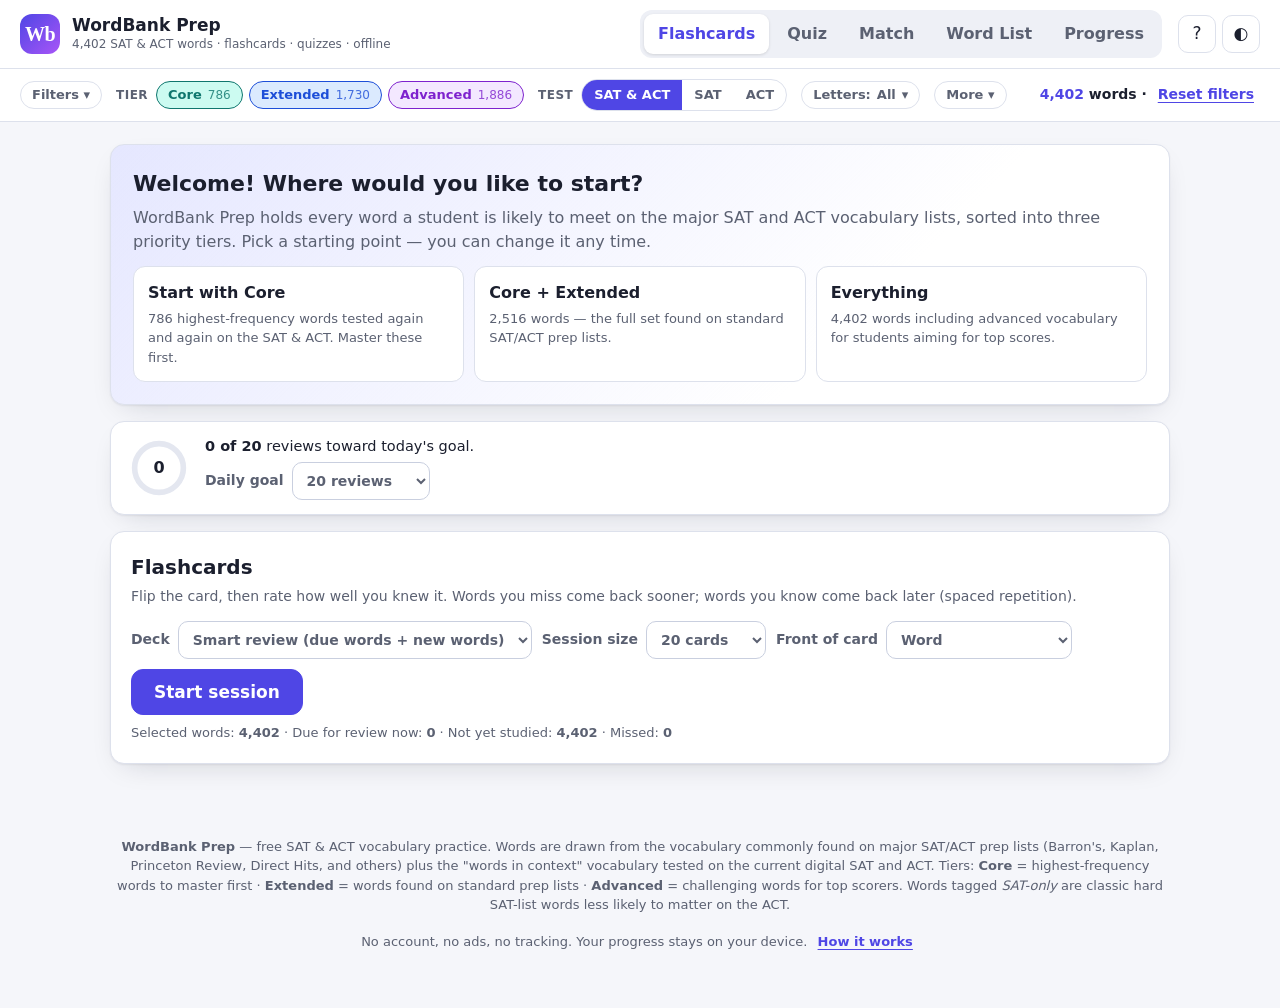
==== index.html @ d9ba9f2c "Add WordBank Prep — 4,402-word SAT/ACT vocabulary PWA" ====
<!DOCTYPE html>
<html lang="en">
<head>
<meta charset="utf-8">
<meta name="viewport" content="width=device-width, initial-scale=1, viewport-fit=cover">
<title>WordBank Prep — SAT &amp; ACT Vocabulary</title>
<meta name="description" content="Study 4,402 SAT and ACT vocabulary words free: spaced-repetition flashcards, quizzes, and a matching game. Installs on your phone and works offline.">
<link rel="canonical" href="https://corychixson.github.io/wordbank-prep/">
<meta name="theme-color" content="#ffffff" id="themeColor">
<meta name="color-scheme" content="light dark">
<meta property="og:type" content="website">
<meta property="og:title" content="WordBank Prep — SAT &amp; ACT Vocabulary">
<meta property="og:description" content="4,402 SAT and ACT vocabulary words with definitions, example sentences, and synonyms. Flashcards, quizzes, and a matching game. Free, installs on your phone, works offline.">
<meta property="og:url" content="https://corychixson.github.io/wordbank-prep/">
<meta property="og:image" content="https://corychixson.github.io/wordbank-prep/og-image.png">
<meta property="og:image:width" content="1200">
<meta property="og:image:height" content="630">
<meta name="twitter:card" content="summary_large_image">
<meta name="twitter:title" content="WordBank Prep — SAT &amp; ACT Vocabulary">
<meta name="twitter:description" content="4,402 words, flashcards with spaced repetition, quizzes, and a matching game. Free and works offline.">
<meta name="twitter:image" content="https://corychixson.github.io/wordbank-prep/og-image.png">
<link rel="manifest" href="manifest.webmanifest">
<link rel="icon" href="favicon.ico" sizes="any">
<link rel="icon" href="icon.svg" type="image/svg+xml">
<link rel="apple-touch-icon" href="apple-touch-icon.png">
<meta name="apple-mobile-web-app-capable" content="yes">
<meta name="apple-mobile-web-app-status-bar-style" content="default">
<meta name="apple-mobile-web-app-title" content="WordBank">
<meta name="mobile-web-app-capable" content="yes">
<meta name="format-detection" content="telephone=no">
<link rel="stylesheet" href="app.css?v=ce16ed5298">
<script defer src="app.js?v=ce16ed5298"></script>
<script type="application/ld+json">
{"@context":"https://schema.org","@type":"WebApplication","name":"WordBank Prep","url":"https://corychixson.github.io/wordbank-prep/","applicationCategory":"EducationalApplication","operatingSystem":"Any","offers":{"@type":"Offer","price":"0","priceCurrency":"USD"},"description":"4,402 SAT and ACT vocabulary words with spaced-repetition flashcards, quizzes, and a matching game."}
</script>
</head>
<body>
<div id="splash">
  <div class="splash-inner">
    <div class="splash-logo">Wb</div>
    <h1>WordBank Prep</h1>
    <p>SAT &amp; ACT vocabulary</p>
    <div class="splash-dots"><i></i><i></i><i></i></div>
  </div>
</div>

<a class="skip" href="#main">Skip to content</a>

<div class="statusbars">
  <div class="statusbar offline" id="offlineBar" hidden>You're offline — everything still works, and your progress is saved on this device.</div>
  <div class="statusbar update" id="updateBar" hidden>A new version is ready. <button class="linkbtn" id="updateBtn">Refresh now</button></div>
</div>

<header class="topbar">
  <div class="brand">
    <div class="logo" aria-hidden="true">Wb</div>
    <div>
      <h1>WordBank Prep</h1>
      <p class="sub"><span id="brandCount">4,400+</span> SAT &amp; ACT words · flashcards · quizzes · offline</p>
    </div>
  </div>
  <nav class="tabs" role="tablist" aria-label="Study modes">
    <button class="tab active" role="tab" data-view="flashcards" aria-selected="true">Flashcards</button>
    <button class="tab" role="tab" data-view="quiz" aria-selected="false">Quiz</button>
    <button class="tab" role="tab" data-view="match" aria-selected="false">Match</button>
    <button class="tab" role="tab" data-view="list" aria-selected="false">Word List</button>
    <button class="tab" role="tab" data-view="progress" aria-selected="false">Progress</button>
  </nav>
  <div class="topbar-actions">
    <button class="btn sm install" id="installBtn" hidden>⤓ Install app</button>
    <button class="iconbtn" id="helpBtn" aria-label="Help and keyboard shortcuts" title="Help">?</button>
    <button class="iconbtn" id="themeToggle" aria-label="Toggle dark mode" title="Toggle dark mode">◐</button>
  </div>
</header>

<section class="filterbar" aria-label="Word filters" id="filterbar">
  <button class="chip ftoggle" id="filterToggle" aria-expanded="false" aria-controls="filterbar">Filters ▾</button>
  <div class="fgroup" id="tierChips">
    <span class="flabel">Tier</span>
    <button class="chip t1 on" data-tier="1" aria-pressed="true">Core <span class="n" data-count="t1"></span></button>
    <button class="chip t2 on" data-tier="2" aria-pressed="true">Extended <span class="n" data-count="t2"></span></button>
    <button class="chip t3 on" data-tier="3" aria-pressed="true">Advanced <span class="n" data-count="t3"></span></button>
  </div>
  <div class="fgroup">
    <span class="flabel">Test</span>
    <div class="seg" id="testSeg" role="group" aria-label="Test focus">
      <button data-test="both" class="on">SAT &amp; ACT</button>
      <button data-test="sat">SAT</button>
      <button data-test="act">ACT</button>
    </div>
  </div>
  <div class="fgroup popwrap">
    <button class="chip" id="letterBtn" aria-haspopup="true" aria-expanded="false">Letters: <span id="letterLbl">All</span> ▾</button>
    <div class="popover" id="letterPop" hidden>
      <div class="row" id="letterRow"></div>
      <div class="row"><button class="btn sm" data-letters="all">All</button><button class="btn sm" data-letters="none">None</button><span class="muted small">Tip: pick a few letters to study in alphabetical chunks.</span></div>
    </div>
  </div>
  <div class="fgroup popwrap">
    <button class="chip" id="moreBtn" aria-haspopup="true" aria-expanded="false">More ▾</button>
    <div class="popover" id="morePop" hidden>
      <div class="poptitle">Part of speech</div>
      <div class="row" id="posRow">
        <button class="chip on" data-pos="adj" aria-pressed="true">Adjectives</button>
        <button class="chip on" data-pos="n" aria-pressed="true">Nouns</button>
        <button class="chip on" data-pos="v" aria-pressed="true">Verbs</button>
        <button class="chip on" data-pos="other" aria-pressed="true">Other</button>
      </div>
      <div class="poptitle">Your progress</div>
      <div class="row" id="statusRow">
        <button class="chip on" data-status="new" aria-pressed="true">New</button>
        <button class="chip on" data-status="learning" aria-pressed="true">Learning</button>
        <button class="chip on" data-status="known" aria-pressed="true">Known</button>
        <button class="chip on" data-status="mastered" aria-pressed="true">Mastered</button>
      </div>
    </div>
  </div>
  <div class="fcount"><b id="filterCount">0</b> words · <button class="linkbtn" id="resetFilters">Reset filters</button></div>
</section>

<main id="main">

  <!-- ================= FLASHCARDS ================= -->
  <section id="view-flashcards" class="view active" role="tabpanel">
    <div class="welcome" id="welcome">
      <h2>Welcome! Where would you like to start?</h2>
      <p>WordBank Prep holds every word a student is likely to meet on the major SAT and ACT vocabulary lists, sorted into three priority tiers. Pick a starting point — you can change it any time.</p>
      <div class="startgrid">
        <button class="startcard" data-start="1"><b>Start with Core</b><span><span data-count="t1"></span> highest-frequency words tested again and again on the SAT &amp; ACT. Master these first.</span></button>
        <button class="startcard" data-start="12"><b>Core + Extended</b><span><span data-count="t12"></span> words — the full set found on standard SAT/ACT prep lists.</span></button>
        <button class="startcard" data-start="123"><b>Everything</b><span><span data-count="all"></span> words including advanced vocabulary for students aiming for top scores.</span></button>
      </div>
    </div>

    <div class="panel install-card" id="installCard" hidden>
      <div class="row between">
        <div>
          <h2>Put WordBank on your home screen</h2>
          <p class="lead">Install it once and it opens full-screen with its own icon — and keeps working with no internet, so you can study on the bus.</p>
        </div>
        <div class="row">
          <button class="btn primary" id="installCardBtn">Install app</button>
          <button class="btn ghost sm" id="installDismiss">Not now</button>
        </div>
      </div>
    </div>

    <div class="panel goalpanel" id="goalPanel">
      <div class="goalwrap">
        <div class="goalring" id="goalRing"></div>
        <div class="grow">
          <div id="goalLabel" class="goaltext"></div>
          <label class="opt small">Daily goal
            <select class="sel sm" id="goalSel">
              <option value="10">10 reviews</option>
              <option value="20">20 reviews</option>
              <option value="30">30 reviews</option>
              <option value="50">50 reviews</option>
              <option value="100">100 reviews</option>
            </select>
          </label>
        </div>
      </div>
    </div>

    <div class="panel fc-setup" id="fcSetup">
      <h2>Flashcards</h2>
      <p class="lead">Flip the card, then rate how well you knew it. Words you miss come back sooner; words you know come back later (spaced repetition).</p>
      <div class="row">
        <label class="opt">Deck
          <select class="sel" id="fcDeck">
            <option value="smart">Smart review (due words + new words)</option>
            <option value="new">New words only</option>
            <option value="due">Due for review</option>
            <option value="missed">Words I've missed</option>
            <option value="all">Everything selected (shuffled)</option>
          </select>
        </label>
        <label class="opt">Session size
          <select class="sel" id="fcSize">
            <option value="10">10 cards</option>
            <option value="20" selected>20 cards</option>
            <option value="30">30 cards</option>
            <option value="50">50 cards</option>
            <option value="100">100 cards</option>
            <option value="all">All</option>
          </select>
        </label>
        <label class="opt">Front of card
          <select class="sel" id="fcFront">
            <option value="word">Word</option>
            <option value="def">Definition</option>
            <option value="ex">Example sentence</option>
          </select>
        </label>
        <button class="btn primary lg" id="fcStart">Start session</button>
      </div>
      <div class="deckinfo" id="fcDeckInfo"></div>
    </div>

    <div class="fc-stage" id="fcStage" hidden>
      <div class="fc-progress">
        <span id="fcCounter">1 / 20</span>
        <div class="pbar"><div id="fcBar"></div></div>
        <span id="fcQueueInfo"></span>
        <button class="btn sm ghost" id="fcEnd">End session</button>
      </div>
      <div class="cardwrap">
        <div class="card" id="fcCard" tabindex="0" role="button" aria-label="Flashcard. Press space or click to flip. Swipe right if you knew it, left if you missed it.">
          <div class="swipe-tint" id="swipeHint"></div>
          <div class="card-inner">
            <div class="card-face front" id="fcFrontFace"></div>
            <div class="card-face back" id="fcBackFace"></div>
          </div>
        </div>
      </div>
      <div class="fc-actions">
        <button class="rate again" id="rateAgain">Missed it <kbd>1</kbd></button>
        <button class="rate hard" id="rateHard">Hard <kbd>2</kbd></button>
        <button class="rate good" id="rateGood">Got it <kbd>3</kbd></button>
      </div>
      <div class="fc-secondary">
        <button class="btn sm ghost" id="fcFlip">Flip <kbd>Space</kbd></button>
        <button class="btn sm ghost" id="fcUndo">Undo</button>
        <button class="btn sm ghost" id="fcSkip">Skip</button>
        <label class="opt"><input type="checkbox" id="fcAuto"> Auto-flip after 3s</label>
      </div>
      <p class="swipetip">Tap the card to flip · swipe <b>right</b> if you knew it, <b>left</b> if you missed it</p>
    </div>

    <div class="panel fc-summary" id="fcSummary" hidden>
      <h2>Session complete</h2>
      <p class="lead" id="fcSummaryLead"></p>
      <div class="stats" id="fcStats"></div>
      <div id="fcMissed"></div>
      <div class="row">
        <button class="btn primary" id="fcAgain">Start another session</button>
        <button class="btn" id="fcReviewMissed">Review the words I missed</button>
      </div>
    </div>
  </section>

  <!-- ================= QUIZ ================= -->
  <section id="view-quiz" class="view" role="tabpanel">
    <div class="panel" id="qSetup">
      <h2>Multiple-choice quiz</h2>
      <p class="lead">Test yourself the way the SAT and ACT do: pick the word that fits a sentence, or match words and meanings. Answers you miss are flagged for review in Flashcards.</p>
      <div class="row">
        <label class="opt">Question type
          <select class="sel" id="qType">
            <option value="mixed">Mixed</option>
            <option value="blank">Fill in the blank (sentence)</option>
            <option value="d2w">Definition → word</option>
            <option value="w2d">Word → definition</option>
          </select>
        </label>
        <label class="opt">Questions
          <select class="sel" id="qCount">
            <option value="10" selected>10</option>
            <option value="20">20</option>
            <option value="30">30</option>
            <option value="50">50</option>
          </select>
        </label>
        <label class="opt">Words
          <select class="sel" id="qPool">
            <option value="filtered">All selected words</option>
            <option value="studied">Words I've studied</option>
            <option value="missed">Words I've missed</option>
          </select>
        </label>
        <button class="btn primary lg" id="qStart">Start quiz</button>
      </div>
      <div class="deckinfo" id="qInfo"></div>
      <hr class="sep">
      <div class="row between challenge-row">
        <div>
          <h3 class="ch-h">Challenge a friend</h3>
          <p class="lead" style="margin:0">You take the quiz first, then send a link. Your friend gets the <b>exact same questions</b> and sees who won. No account needed — it works over text or AirDrop.</p>
        </div>
        <button class="btn primary" id="chStart">Create a challenge</button>
      </div>
    </div>

    <div class="panel" id="qStage" hidden>
      <div class="q-head">
        <span id="qProgress">Question 1 of 10</span>
        <span class="score" id="qScore">Score: 0</span>
        <button class="btn sm ghost" id="qQuit">Quit</button>
      </div>
      <div class="q-type" id="qTypeLbl"></div>
      <div class="q-prompt" id="qPrompt"></div>
      <div class="opts" id="qOpts"></div>
      <div id="qFeedback" hidden></div>
      <div class="row" style="margin-top:14px;justify-content:flex-end">
        <button class="btn primary" id="qNext" hidden>Next <kbd>Enter</kbd></button>
      </div>
    </div>

    <div class="panel" id="qSummary" hidden>
      <h2>Quiz results</h2>
      <div class="bigscore" id="qBig"></div>
      <p class="lead" id="qSummaryLead"></p>
      <div id="qMissedWrap"></div>
      <div class="row" style="margin-top:14px">
        <button class="btn primary" id="qRetryMissed">Retry missed questions</button>
        <button class="btn" id="qNew">New quiz</button>
        <button class="btn" id="chStartQuiz">Challenge a friend</button>
      </div>
    </div>
  </section>

  <!-- ================= MATCH ================= -->
  <section id="view-match" class="view" role="tabpanel">
    <div class="panel" id="mSetup">
      <h2>Matching game</h2>
      <p class="lead">Match each word to its definition as fast as you can. Tap a word, then its meaning (or the other way around).</p>
      <div class="row">
        <label class="opt">Pairs
          <select class="sel" id="mPairs">
            <option value="4">4</option>
            <option value="6" selected>6</option>
            <option value="8">8</option>
            <option value="10">10</option>
          </select>
        </label>
        <label class="opt">Words
          <select class="sel" id="mPool">
            <option value="filtered">All selected words</option>
            <option value="studied">Words I've studied</option>
            <option value="missed">Words I've missed</option>
          </select>
        </label>
        <button class="btn primary lg" id="mStart">Start game</button>
      </div>
      <div class="deckinfo" id="mBest"></div>
    </div>
    <div class="panel" id="mStage" hidden>
      <div class="m-head">
        <span>⏱ <b id="mTimer">0.0s</b></span>
        <span>Mistakes: <b id="mMistakes">0</b></span>
        <span>Matched: <b id="mMatched">0</b>/<span id="mTotal">6</span></span>
        <button class="btn sm ghost" id="mQuit">Quit</button>
      </div>
      <div class="m-board">
        <div class="m-col" id="mWords"></div>
        <div class="m-col" id="mDefs"></div>
      </div>
    </div>
    <div class="panel" id="mSummary" hidden>
      <h2>Nice work!</h2>
      <p class="lead" id="mSummaryLead"></p>
      <div id="mReview"></div>
      <div class="row" style="margin-top:14px">
        <button class="btn primary" id="mAgain">Play again</button>
        <button class="btn" id="mBack">Change settings</button>
      </div>
    </div>
  </section>

  <!-- ================= WORD LIST ================= -->
  <section id="view-list" class="view" role="tabpanel">
    <div class="panel">
      <div class="row between">
        <div><h2>Word list</h2><p class="lead" id="listLead">Browse, search, and mark words. Filters in the bar above apply here too.</p></div>
        <div class="row">
          <button class="btn sm" id="exportCsv">Export CSV</button>
          <button class="btn sm" id="printList">Print list</button>
        </div>
      </div>
      <div class="list-tools">
        <div class="search"><span class="ico">⌕</span><input class="inp" type="search" id="searchBox" placeholder="Search words, definitions, synonyms…" aria-label="Search words"></div>
        <label class="opt">Sort
          <select class="sel" id="sortSel">
            <option value="az">A → Z</option>
            <option value="tier">Priority (Core first)</option>
            <option value="status">Progress (weakest first)</option>
            <option value="recent">Recently studied</option>
          </select>
        </label>
        <label class="opt">Per page
          <select class="sel" id="pageSize">
            <option value="50">50</option>
            <option value="100" selected>100</option>
            <option value="250">250</option>
          </select>
        </label>
        <button class="btn sm ghost" id="expandAll">Expand all</button>
      </div>
      <div class="wl" id="wordList"></div>
      <div class="pager" id="pager"></div>
    </div>
  </section>

  <!-- ================= PROGRESS ================= -->
  <section id="view-progress" class="view" role="tabpanel">
    <div class="panel">
      <h2>Your progress</h2>
      <p class="lead" id="storageNote"></p>
      <div class="pg-grid" id="pgCards"></div>
      <hr class="sep">
      <h3 style="margin:0 0 4px">Progress by tier</h3>
      <div id="pgTiers"></div>
      <div class="legend"><span><i class="c-mastered"></i>Mastered</span><span><i class="c-known"></i>Known</span><span><i class="c-learning"></i>Learning</span><span><i class="c-new"></i>Not started</span></div>
      <hr class="sep">
      <div class="row between">
        <div class="streak" id="pgStreak"></div>
        <div id="pgQuiz" class="small muted"></div>
      </div>
      <div id="pgPlan" class="notice info" style="margin-top:14px"></div>
      <hr class="sep">
      <div class="row">
        <button class="btn" id="exportProgress">Back up progress (JSON)</button>
        <label class="btn" for="importProgress">Restore from backup</label>
        <input type="file" id="importProgress" accept="application/json" hidden>
        <button class="btn danger" id="resetProgress">Reset all progress</button>
      </div>
      <p class="small muted" style="margin-top:10px">Progress lives on this device only — nothing is uploaded and no account is needed. Use <b>Back up</b> to move it to another phone or computer.</p>
    </div>
  </section>
</main>

<nav class="bnav" aria-label="Study modes">
  <button class="bnav-btn active" data-view="flashcards"><svg viewBox="0 0 24 24" aria-hidden="true"><rect x="3" y="6" width="14" height="12" rx="2"/><path d="M7 3h12a2 2 0 0 1 2 2v11"/></svg><span>Cards</span></button>
  <button class="bnav-btn" data-view="quiz"><svg viewBox="0 0 24 24" aria-hidden="true"><circle cx="12" cy="12" r="9"/><path d="M9.2 9.3a3 3 0 0 1 5.6 1.2c0 2-2.8 2.4-2.8 4"/><circle cx="12" cy="17.4" r=".6" fill="currentColor"/></svg><span>Quiz</span></button>
  <button class="bnav-btn" data-view="match"><svg viewBox="0 0 24 24" aria-hidden="true"><rect x="3" y="3" width="7.5" height="7.5" rx="1.6"/><rect x="13.5" y="3" width="7.5" height="7.5" rx="1.6"/><rect x="3" y="13.5" width="7.5" height="7.5" rx="1.6"/><rect x="13.5" y="13.5" width="7.5" height="7.5" rx="1.6"/></svg><span>Match</span></button>
  <button class="bnav-btn" data-view="list"><svg viewBox="0 0 24 24" aria-hidden="true"><path d="M8 6h13M8 12h13M8 18h13M3.5 6h.01M3.5 12h.01M3.5 18h.01"/></svg><span>Words</span></button>
  <button class="bnav-btn" data-view="progress"><svg viewBox="0 0 24 24" aria-hidden="true"><path d="M4 19V10M10 19V5M16 19v-6M22 19H2"/></svg><span>Progress</span></button>
</nav>

<footer>
  <p><b>WordBank Prep</b> — free SAT &amp; ACT vocabulary practice. Words are drawn from the vocabulary commonly found on major SAT/ACT prep lists (Barron's, Kaplan, Princeton Review, Direct Hits, and others) plus the "words in context" vocabulary tested on the current digital SAT and ACT. Tiers: <b>Core</b> = highest-frequency words to master first · <b>Extended</b> = words found on standard prep lists · <b>Advanced</b> = challenging words for top scorers. Words tagged <em>SAT-only</em> are classic hard SAT-list words less likely to matter on the ACT.</p>
  <p>No account, no ads, no tracking. Your progress stays on your device. <button class="linkbtn" id="footerHelp">How it works</button></p>
</footer>

<div id="modalRoot"></div>
<div class="toast" id="toast" role="status" aria-live="polite"></div>
</body>
</html>
---- app.css ----
/* ============================================================
   SAT & ACT Vocabulary Builder — styles
   ============================================================ */
:root{
  --bg:#f5f6fa; --surface:#ffffff; --surface-2:#eef0f6; --surface-3:#e4e7f0;
  --text:#1b1f2e; --muted:#5b6172; --border:#dde1ec; --border-strong:#c9cfdf;
  --primary:#4f46e5; --primary-600:#4338ca; --primary-soft:#e5e7ff; --on-primary:#ffffff;
  --success:#15803d; --success-soft:#dcfce7; --danger:#b91c1c; --danger-soft:#fee2e2;
  --warn:#b45309; --warn-soft:#fef3c7;
  --tier1:#0f766e; --tier1-soft:#ccfbf1; --tier2:#1d4ed8; --tier2-soft:#dbeafe; --tier3:#7e22ce; --tier3-soft:#f3e8ff;
  --radius:14px; --radius-sm:9px;
  --shadow:0 1px 2px rgba(16,24,40,.06),0 10px 28px -14px rgba(16,24,40,.22);
  --serif:"Iowan Old Style","Palatino Linotype",Palatino,"Book Antiqua",Georgia,serif;
  --sans:system-ui,-apple-system,"Segoe UI",Roboto,"Helvetica Neue",Arial,sans-serif;
  --mono:ui-monospace,SFMono-Regular,Menlo,Consolas,monospace;
}
[data-theme="dark"]{
  --bg:#0e1016; --surface:#171a24; --surface-2:#1e2230; --surface-3:#272c3d;
  --text:#e8eaf1; --muted:#9aa2b8; --border:#2a3042; --border-strong:#3a4159;
  --primary:#8b93ff; --primary-600:#6f78f5; --primary-soft:#2a2f5c; --on-primary:#0e1016;
  --success:#4ade80; --success-soft:#14532d; --danger:#f87171; --danger-soft:#7f1d1d;
  --warn:#fbbf24; --warn-soft:#78350f;
  --tier1:#5eead4; --tier1-soft:#134e4a; --tier2:#93c5fd; --tier2-soft:#1e3a8a; --tier3:#d8b4fe; --tier3-soft:#581c87;
  --shadow:0 1px 2px rgba(0,0,0,.45),0 10px 28px -14px rgba(0,0,0,.7);
}
*{box-sizing:border-box}
html{-webkit-text-size-adjust:100%}
body{margin:0;background:var(--bg);color:var(--text);font-family:var(--sans);font-size:16px;line-height:1.5;min-height:100vh}
button,input,select{font:inherit;color:inherit}
button{cursor:pointer}
button:disabled{cursor:not-allowed;opacity:.55}
a{color:var(--primary)}
kbd{font-family:var(--mono);font-size:.72em;padding:1px 6px;border:1px solid var(--border-strong);border-bottom-width:2px;border-radius:5px;background:var(--surface-2);color:var(--muted)}
.skip{position:absolute;left:-999px;top:0;background:var(--primary);color:#fff;padding:8px 12px;z-index:100}
.skip:focus{left:8px;top:8px}
:focus-visible{outline:3px solid var(--primary);outline-offset:2px}
[hidden]{display:none !important}
.sr-only{position:absolute;width:1px;height:1px;overflow:hidden;clip:rect(0 0 0 0);white-space:nowrap}

/* ---------- Top bar ---------- */
.topbar{position:sticky;top:0;z-index:20;background:var(--surface);border-bottom:1px solid var(--border);display:flex;align-items:center;gap:16px;padding:10px 20px;flex-wrap:wrap}
.brand{display:flex;align-items:center;gap:12px;min-width:0}
.logo{width:40px;height:40px;border-radius:12px;background:linear-gradient(135deg,var(--primary),#a855f7);color:#fff;display:grid;place-items:center;font-family:var(--serif);font-weight:700;font-size:20px;letter-spacing:-.5px;flex:none}
.brand h1{font-size:17px;margin:0;line-height:1.2;font-weight:700}
.brand .sub{margin:0;font-size:12px;color:var(--muted)}
.tabs{display:flex;gap:4px;margin-left:auto;background:var(--surface-2);padding:4px;border-radius:12px;flex-wrap:wrap}
.tab{border:0;background:transparent;padding:8px 14px;border-radius:9px;font-weight:600;color:var(--muted);white-space:nowrap}
.tab:hover{color:var(--text)}
.tab.active{background:var(--surface);color:var(--primary);box-shadow:0 1px 3px rgba(0,0,0,.12)}
.topbar-actions{display:flex;gap:6px;margin-left:auto}
.tabs + .topbar-actions{margin-left:0}
.ftoggle{display:none}
.iconbtn{border:1px solid var(--border);background:var(--surface);border-radius:10px;width:38px;height:38px;display:grid;place-items:center;font-size:17px}
.iconbtn:hover{background:var(--surface-2)}

/* ---------- Filter bar ---------- */
.filterbar{background:var(--surface);border-bottom:1px solid var(--border);padding:10px 20px;display:flex;flex-wrap:wrap;gap:8px 14px;align-items:center;font-size:14px}
.fgroup{display:flex;align-items:center;gap:6px;flex-wrap:wrap}
.flabel{color:var(--muted);font-weight:600;font-size:12px;text-transform:uppercase;letter-spacing:.04em;margin-right:2px}
.chip{border:1px solid var(--border);background:var(--surface);border-radius:999px;padding:5px 11px;font-size:13px;font-weight:600;color:var(--muted);display:inline-flex;align-items:center;gap:6px;line-height:1.2}
.chip:hover{border-color:var(--border-strong);color:var(--text)}
.chip.on{background:var(--primary-soft);border-color:var(--primary);color:var(--primary)}
.chip.on.t1{background:var(--tier1-soft);border-color:var(--tier1);color:var(--tier1)}
.chip.on.t2{background:var(--tier2-soft);border-color:var(--tier2);color:var(--tier2)}
.chip.on.t3{background:var(--tier3-soft);border-color:var(--tier3);color:var(--tier3)}
.chip .n{font-weight:500;opacity:.8;font-size:12px}
.seg{display:inline-flex;border:1px solid var(--border);border-radius:999px;overflow:hidden;background:var(--surface)}
.seg button{border:0;background:transparent;padding:5px 12px;font-size:13px;font-weight:600;color:var(--muted)}
.seg button.on{background:var(--primary);color:var(--on-primary)}
.fcount{margin-left:auto;font-weight:600;color:var(--text)}
.fcount b{color:var(--primary)}
.linkbtn{border:0;background:none;color:var(--primary);font-weight:600;padding:4px 6px;text-decoration:underline;text-underline-offset:3px}
.linkbtn:hover{color:var(--primary-600)}
.popwrap{position:relative}
.popover{position:absolute;top:calc(100% + 6px);left:0;z-index:30;background:var(--surface);border:1px solid var(--border);border-radius:12px;box-shadow:var(--shadow);padding:12px;min-width:280px}
.popover .row{display:flex;flex-wrap:wrap;gap:6px;margin-bottom:8px}
.popover .row:last-child{margin-bottom:0}
.letterchip{width:34px;height:32px;padding:0;justify-content:center;border-radius:8px}
.poptitle{font-size:12px;font-weight:700;color:var(--muted);text-transform:uppercase;letter-spacing:.04em;margin:8px 0 6px}
.poptitle:first-child{margin-top:0}

/* ---------- Layout ---------- */
main{max-width:1100px;margin:0 auto;padding:22px 20px 60px}
.view{display:none}
.view.active{display:block}
.panel{background:var(--surface);border:1px solid var(--border);border-radius:var(--radius);box-shadow:var(--shadow);padding:20px}
.panel + .panel{margin-top:16px}
.panel h2{margin:0 0 4px;font-size:20px}
.panel .lead{margin:0 0 14px;color:var(--muted);font-size:14px}
.row{display:flex;flex-wrap:wrap;gap:10px;align-items:center}
.row.between{justify-content:space-between}
.grow{flex:1}
.btn{border:1px solid var(--border-strong);background:var(--surface);border-radius:10px;padding:9px 16px;font-weight:600;display:inline-flex;align-items:center;gap:8px;line-height:1.2}
.btn:hover{background:var(--surface-2)}
.btn.primary{background:var(--primary);border-color:var(--primary);color:var(--on-primary)}
.btn.primary:hover{background:var(--primary-600);border-color:var(--primary-600)}
.btn.ghost{border-color:transparent;background:transparent;color:var(--muted)}
.btn.ghost:hover{background:var(--surface-2);color:var(--text)}
.btn.sm{padding:6px 11px;font-size:13px;border-radius:8px}
.btn.lg{padding:12px 22px;font-size:17px;border-radius:12px}
.btn.danger{color:var(--danger);border-color:var(--danger)}
.btn.danger:hover{background:var(--danger-soft)}
select.sel,input.inp{border:1px solid var(--border-strong);border-radius:10px;padding:8px 10px;background:var(--surface);min-height:38px}
label.opt{display:inline-flex;gap:6px;align-items:center;font-size:14px;color:var(--muted);font-weight:600}
label.opt select{margin-left:2px}
.badge{display:inline-block;font-size:11px;font-weight:700;letter-spacing:.03em;text-transform:uppercase;padding:2px 8px;border-radius:999px;line-height:1.5}
.badge.t1{background:var(--tier1-soft);color:var(--tier1)}
.badge.t2{background:var(--tier2-soft);color:var(--tier2)}
.badge.t3{background:var(--tier3-soft);color:var(--tier3)}
.badge.test{background:var(--surface-2);color:var(--muted)}
.badge.st-new{background:var(--surface-2);color:var(--muted)}
.badge.st-learning{background:var(--warn-soft);color:var(--warn)}
.badge.st-known{background:var(--tier2-soft);color:var(--tier2)}
.badge.st-mastered{background:var(--success-soft);color:var(--success)}
.pos{font-style:italic;color:var(--muted)}
.muted{color:var(--muted)}
.small{font-size:13px}
.notice{background:var(--warn-soft);color:var(--warn);border-radius:10px;padding:10px 14px;font-size:14px;margin-bottom:14px}
.notice.info{background:var(--primary-soft);color:var(--primary)}
.empty{padding:36px 20px;text-align:center;color:var(--muted)}
.empty h3{margin:0 0 6px;color:var(--text)}
hr.sep{border:0;border-top:1px solid var(--border);margin:16px 0}

/* ---------- Welcome ---------- */
.welcome{background:linear-gradient(135deg,var(--primary-soft),transparent 70%),var(--surface);border:1px solid var(--border);border-radius:var(--radius);padding:22px;margin-bottom:16px;box-shadow:var(--shadow)}
.welcome h2{margin:0 0 6px;font-size:22px}
.welcome p{margin:0 0 12px;color:var(--muted)}
.startgrid{display:grid;grid-template-columns:repeat(auto-fit,minmax(200px,1fr));gap:10px;margin-top:10px}
.startcard{text-align:left;border:1px solid var(--border);border-radius:12px;padding:14px;background:var(--surface);display:flex;flex-direction:column;gap:4px}
.startcard:hover{border-color:var(--primary);box-shadow:var(--shadow)}
.startcard b{font-size:16px}
.startcard span{font-size:13px;color:var(--muted)}

/* ---------- Flashcards ---------- */
.fc-setup .row{margin-bottom:8px}
.fc-stage{margin-top:16px}
.fc-progress{display:flex;align-items:center;gap:12px;font-size:13px;color:var(--muted);margin-bottom:12px;flex-wrap:wrap}
.pbar{flex:1;height:8px;background:var(--surface-3);border-radius:99px;overflow:hidden;min-width:120px}
.pbar > div{height:100%;background:linear-gradient(90deg,var(--primary),#a855f7);width:0;transition:width .3s}
.card{perspective:1400px;width:100%;max-width:720px;margin:0 auto;height:380px;cursor:pointer;outline-offset:6px;border-radius:20px}
.card-inner{position:relative;width:100%;height:100%;transition:transform .55s cubic-bezier(.2,.7,.2,1);transform-style:preserve-3d}
.card.flipped .card-inner{transform:rotateY(180deg)}
.card-face{position:absolute;inset:0;backface-visibility:hidden;-webkit-backface-visibility:hidden;background:var(--surface);border:1px solid var(--border);border-radius:20px;box-shadow:var(--shadow);padding:28px 30px;display:flex;flex-direction:column;align-items:center;justify-content:center;text-align:center;overflow:auto}
.card-face.back{transform:rotateY(180deg);align-items:stretch;text-align:left;justify-content:flex-start}
.back-body{margin:auto 0;display:flex;flex-direction:column;gap:12px;padding-top:26px}
.card-face .topline{position:absolute;top:14px;left:16px;right:16px;display:flex;justify-content:space-between;align-items:center;font-size:12px;color:var(--muted)}
.card .word{font-family:var(--serif);font-size:clamp(34px,6vw,54px);font-weight:600;letter-spacing:-.5px;line-height:1.1;margin:0}
.card .word.small{font-size:30px;margin-top:14px}
.card .pos{font-size:16px;margin-top:6px}
.card .hint{position:absolute;bottom:14px;color:var(--muted);font-size:13px}
.card .def{font-size:20px;line-height:1.45}
.card .ex{color:var(--muted);font-size:16px;font-style:italic;border-left:3px solid var(--primary-soft);padding-left:12px}
.card .ex b{color:var(--text);font-style:normal}
.card .syn{font-size:14px;color:var(--muted)}
.card .syn b{color:var(--text)}
.card .front .def-front{font-size:24px;line-height:1.4;max-width:600px}
.fc-actions{display:flex;justify-content:center;gap:12px;margin-top:18px;flex-wrap:wrap}
.rate{border:1px solid var(--border-strong);border-radius:12px;padding:12px 20px;font-weight:700;font-size:15px;min-width:140px;background:var(--surface);display:inline-flex;align-items:center;justify-content:center;gap:8px}
.rate.again{color:var(--danger);border-color:var(--danger)}
.rate.again:hover{background:var(--danger-soft)}
.rate.hard{color:var(--warn);border-color:var(--warn)}
.rate.hard:hover{background:var(--warn-soft)}
.rate.good{color:var(--success);border-color:var(--success)}
.rate.good:hover{background:var(--success-soft)}
.fc-secondary{display:flex;justify-content:center;gap:8px;margin-top:12px;flex-wrap:wrap;align-items:center;font-size:13px;color:var(--muted)}
.fc-summary .stats{display:grid;grid-template-columns:repeat(auto-fit,minmax(130px,1fr));gap:10px;margin:14px 0}
.stat{background:var(--surface-2);border-radius:12px;padding:12px 14px}
.stat b{display:block;font-size:26px;line-height:1.1}
.stat span{font-size:12px;color:var(--muted);text-transform:uppercase;letter-spacing:.04em;font-weight:600}
.stat.good b{color:var(--success)} .stat.bad b{color:var(--danger)} .stat.warn b{color:var(--warn)}
.deckinfo{font-size:13px;color:var(--muted);margin-top:6px}

/* ---------- Quiz ---------- */
.q-prompt{background:var(--surface-2);border-radius:14px;padding:22px 24px;font-size:20px;line-height:1.5;margin:14px 0}
.q-prompt .qword{font-family:var(--serif);font-size:40px;font-weight:600}
.blank{display:inline-block;min-width:110px;border-bottom:2px solid var(--primary);margin:0 4px;text-align:center;font-weight:700;color:var(--primary);vertical-align:baseline}
.q-type{font-size:12px;text-transform:uppercase;letter-spacing:.06em;font-weight:700;color:var(--muted)}
.opts{display:grid;grid-template-columns:1fr;gap:10px}
@media(min-width:720px){.opts.two{grid-template-columns:1fr 1fr}}
.opt-btn{text-align:left;border:1px solid var(--border-strong);background:var(--surface);border-radius:12px;padding:12px 14px;display:flex;gap:12px;align-items:flex-start;font-size:16px;line-height:1.4}
.opt-btn:hover:not(:disabled){border-color:var(--primary);background:var(--primary-soft)}
.opt-btn .key{flex:none;width:26px;height:26px;border-radius:8px;background:var(--surface-2);display:grid;place-items:center;font-size:13px;font-weight:700;color:var(--muted)}
.opt-btn.correct{border-color:var(--success);background:var(--success-soft)}
.opt-btn.wrong{border-color:var(--danger);background:var(--danger-soft)}
.opt-btn:disabled{opacity:1}
.opt-btn:disabled:not(.correct):not(.wrong){opacity:.55}
.feedback{margin-top:14px;padding:14px 16px;border-radius:12px;font-size:15px}
.feedback.ok{background:var(--success-soft);color:var(--success)}
.feedback.bad{background:var(--danger-soft);color:var(--danger)}
.feedback .exp{color:var(--text);margin-top:6px}
.feedback .exp i{color:var(--muted)}
.q-head{display:flex;justify-content:space-between;align-items:center;font-size:14px;color:var(--muted);flex-wrap:wrap;gap:8px}
.score{font-weight:700;color:var(--text)}
.missed-list{margin:10px 0 0;padding:0;list-style:none}
.missed-list li{padding:10px 0;border-top:1px solid var(--border)}
.missed-list b{font-family:var(--serif);font-size:18px}
.bigscore{font-size:52px;font-weight:800;line-height:1;margin:8px 0}
.bigscore small{font-size:18px;color:var(--muted);font-weight:600}

/* ---------- Match ---------- */
.m-head{display:flex;justify-content:space-between;align-items:center;font-size:14px;color:var(--muted);margin-bottom:12px;flex-wrap:wrap;gap:8px}
.m-board{display:grid;grid-template-columns:1fr 1fr;gap:10px;align-items:stretch}
.m-col{display:contents}
.m-col:first-child > .tile{grid-column:1}
.m-col:last-child > .tile{grid-column:2}
.tile{border:1px solid var(--border-strong);background:var(--surface);border-radius:12px;padding:12px 14px;text-align:left;font-size:15px;line-height:1.35;min-height:58px;display:flex;align-items:center;transition:transform .12s,opacity .3s}
.tile.wordtile{font-family:var(--serif);font-size:20px;font-weight:600;justify-content:center;text-align:center}
.tile:hover:not(:disabled){border-color:var(--primary)}
.tile.sel{border-color:var(--primary);background:var(--primary-soft);box-shadow:0 0 0 2px var(--primary-soft)}
.tile.done{opacity:.35;border-style:dashed;pointer-events:none}
.tile.shake{animation:shake .35s;border-color:var(--danger);background:var(--danger-soft)}
@keyframes shake{0%,100%{transform:translateX(0)}25%{transform:translateX(-5px)}75%{transform:translateX(5px)}}
.tile.pop{animation:pop .35s}
@keyframes pop{0%{transform:scale(1)}50%{transform:scale(1.04)}100%{transform:scale(1)}}
@media(max-width:560px){.tile{font-size:13px;padding:10px}.tile.wordtile{font-size:17px}}

/* ---------- Word list ---------- */
.list-tools{display:flex;flex-wrap:wrap;gap:10px;align-items:center;margin-bottom:12px}
.search{flex:1;min-width:220px;position:relative}
.search input{width:100%;padding-left:36px}
.search .ico{position:absolute;left:12px;top:50%;transform:translateY(-50%);color:var(--muted)}
.wl{border-top:1px solid var(--border)}
.wrow{border-bottom:1px solid var(--border)}
.wrow-head{display:grid;grid-template-columns:minmax(150px,220px) 1fr auto;gap:10px 16px;align-items:baseline;padding:10px 6px;cursor:pointer;width:100%;background:none;border:0;text-align:left}
.wrow-head:hover{background:var(--surface-2)}
.wrow-head .w{font-family:var(--serif);font-size:19px;font-weight:600}
.wrow-head .w .pos{font-family:var(--sans);font-size:13px;margin-left:6px}
.wrow-head .d{color:var(--text)}
.wrow-head .badges{display:flex;gap:6px;align-items:center;flex-wrap:wrap;justify-content:flex-end}
.wrow-body{padding:0 6px 14px 6px;display:grid;grid-template-columns:minmax(150px,220px) 1fr;gap:10px 16px}
.wrow-body .ex{color:var(--muted);font-style:italic;margin:0 0 6px}
.wrow-body .ex b{color:var(--text);font-style:normal}
.wrow-body .syn{font-size:14px;color:var(--muted)}
.wrow-body .acts{grid-column:2;display:flex;gap:6px;flex-wrap:wrap;margin-top:8px}
@media(max-width:640px){.wrow-head{grid-template-columns:1fr auto}.wrow-head .d{grid-column:1 / -1}.wrow-body{grid-template-columns:1fr}.wrow-body .acts{grid-column:1}}
.pager{display:flex;justify-content:center;align-items:center;gap:8px;margin-top:14px;font-size:14px;color:var(--muted);flex-wrap:wrap}
.status-dot{display:inline-block;width:9px;height:9px;border-radius:50%;background:var(--border-strong);margin-right:8px;vertical-align:middle}
.status-dot.learning{background:var(--warn)} .status-dot.known{background:var(--tier2)} .status-dot.mastered{background:var(--success)}
mark{background:var(--warn-soft);color:inherit;border-radius:3px;padding:0 1px}

/* ---------- Progress ---------- */
.pg-grid{display:grid;grid-template-columns:repeat(auto-fit,minmax(150px,1fr));gap:12px}
.tierbar{margin:12px 0}
.tierbar .lbl{display:flex;justify-content:space-between;font-size:14px;margin-bottom:5px}
.tierbar .bar{height:12px;background:var(--surface-3);border-radius:99px;overflow:hidden;display:flex}
.tierbar .bar i{display:block;height:100%}
.legend{display:flex;gap:14px;flex-wrap:wrap;font-size:13px;color:var(--muted);margin-top:8px}
.legend i{display:inline-block;width:12px;height:12px;border-radius:3px;margin-right:6px;vertical-align:-1px}
.c-mastered{background:var(--success)} .c-known{background:var(--tier2)} .c-learning{background:var(--warn)} .c-new{background:var(--surface-3)}
.streak{font-size:15px}
.streak b{font-size:28px}

/* ---------- Modal / toast ---------- */
.modal-bg{position:fixed;inset:0;background:rgba(10,12,20,.55);z-index:50;display:flex;align-items:center;justify-content:center;padding:20px}
.modal{background:var(--surface);border-radius:16px;max-width:640px;width:100%;max-height:85vh;overflow:auto;padding:24px;box-shadow:var(--shadow);border:1px solid var(--border)}
.modal h2{margin-top:0}
.modal h3{margin:18px 0 6px;font-size:16px}
.modal p,.modal li{font-size:15px;color:var(--text)}
.toast{position:fixed;left:50%;bottom:calc(24px + var(--bnav-h) + var(--sab) + var(--bnav-shift, 0px));transform:translateX(-50%) translateY(20px);background:var(--text);color:var(--bg);padding:10px 16px;border-radius:10px;font-size:14px;font-weight:600;opacity:0;transition:.25s;z-index:60;pointer-events:none;box-shadow:var(--shadow)}
.toast.show{opacity:1;transform:translateX(-50%) translateY(0)}
footer{max-width:1100px;margin:0 auto;padding:0 20px 40px;color:var(--muted);font-size:13px;text-align:center}

/* ---------- Responsive ---------- */
@media(max-width:820px){
  .topbar{position:static;padding:8px 12px;gap:8px}
  .brand{flex:1;min-width:0}
  .brand h1{font-size:14.5px;white-space:nowrap;overflow:hidden;text-overflow:ellipsis}
  .logo{width:32px;height:32px;font-size:16px;border-radius:9px}
  .iconbtn{width:32px;height:32px;font-size:15px}
  .tabs{order:3;width:100%;margin-left:0;flex-wrap:nowrap;overflow-x:auto;justify-content:space-between}
  .tabs + .topbar-actions{margin-left:auto}
  .tab{padding:7px 6px;font-size:12.5px;flex:1 1 auto;text-align:center}
  .brand .sub{display:none}
  .filterbar{padding:8px 12px;gap:8px 12px}
  .ftoggle{display:inline-flex}
  .filterbar:not(.open) .fgroup{display:none}
  .filterbar .fcount{width:auto;margin-left:auto;font-size:13px}
  main{padding:14px 12px 50px}
  .panel{padding:16px}
  .card{height:min(400px,48vh);height:min(400px,46svh)}
  .card-face{padding:22px 18px}
  .card .word.small{font-size:26px}
  .card .def{font-size:18px}
  .card .ex{font-size:14.5px}
  .card .syn{font-size:13px}
  .card .front .def-front{font-size:20px}
  .rate{min-width:0;flex:1;padding:12px 6px;font-size:14px}
  .rate kbd{display:none}
}
@media(prefers-reduced-motion:reduce){.card-inner{transition:none}.tile{transition:none}}
@media print{
  .topbar,.filterbar,.list-tools,.pager,.fc-setup,footer,.wrow-body .acts{display:none !important}
  main{max-width:none;padding:0}
  .panel{border:0;box-shadow:none;padding:0}
  .wrow-body{display:grid !important}
}

/* ============================================================
   App shell additions: splash, status bars, bottom nav, goal,
   swipe feedback, install card, safe areas
   ============================================================ */
:root{ --sat:env(safe-area-inset-top,0px); --sab:env(safe-area-inset-bottom,0px); --sal:env(safe-area-inset-left,0px); --sar:env(safe-area-inset-right,0px); --bnav-h:0px; }
html{overscroll-behavior-y:none}
body{overscroll-behavior-y:none}
button,.tab,.chip,.tile,.opt-btn,.bnav-btn{touch-action:manipulation;-webkit-tap-highlight-color:transparent}

/* ---------- Splash ---------- */
#splash{position:fixed;inset:0;z-index:200;background:var(--bg);display:grid;place-items:center;transition:opacity .3s ease}
#splash.gone{opacity:0;pointer-events:none}
.splash-inner{text-align:center;padding:24px}
.splash-logo{width:76px;height:76px;margin:0 auto 16px;border-radius:22px;background:linear-gradient(135deg,var(--primary),#a855f7);color:#fff;display:grid;place-items:center;font-family:var(--serif);font-weight:700;font-size:36px;box-shadow:var(--shadow)}
.splash-inner h1{font-size:22px;margin:0 0 4px;color:var(--text)}
.splash-inner p{margin:0;color:var(--muted);font-size:14px}
.splash-err{margin:14px auto 16px !important;max-width:420px;color:var(--danger) !important;font-size:14.5px;line-height:1.5}
.splash-dots{display:flex;gap:6px;justify-content:center;margin-top:18px}
.splash-dots i{width:8px;height:8px;border-radius:50%;background:var(--primary);opacity:.3;animation:sdot 1.1s infinite}
.splash-dots i:nth-child(2){animation-delay:.15s}.splash-dots i:nth-child(3){animation-delay:.3s}
@keyframes sdot{0%,100%{opacity:.25;transform:scale(.85)}50%{opacity:1;transform:scale(1)}}

/* ---------- Status bars ---------- */
.statusbars{position:sticky;top:0;z-index:40}
.statusbar{padding:8px 16px;font-size:13.5px;font-weight:600;text-align:center;padding-top:calc(8px + var(--sat))}
.statusbar.offline{background:var(--warn-soft);color:var(--warn)}
.statusbar.update{background:var(--primary);color:var(--on-primary)}
.statusbar.update .linkbtn{color:inherit}

/* ---------- Install ---------- */
.btn.install{border-color:var(--primary);color:var(--primary);font-weight:700;white-space:nowrap}
.btn.install:hover{background:var(--primary-soft)}
.install-card{border-color:var(--primary);background:linear-gradient(135deg,var(--primary-soft),transparent 65%),var(--surface)}
.install-card h2{font-size:17px}
.install-card .lead{margin-bottom:0;max-width:56ch}

/* ---------- Daily goal ---------- */
.goalpanel{padding:14px 18px}
.goalwrap{display:flex;align-items:center;gap:16px}
.goalring{position:relative;width:60px;height:60px;flex:none}
.goalring svg{width:60px;height:60px;transform:rotate(-90deg)}
.goalring circle{fill:none;stroke-width:6;stroke-linecap:round}
.goalring .track{stroke:var(--surface-3)}
.goalring .fill{stroke:var(--primary);transition:stroke-dashoffset .5s ease}
.goalring .fill.done{stroke:var(--success)}
.goal-num{position:absolute;inset:0;display:grid;place-items:center;font-weight:800;font-size:16px;color:var(--text)}
.goaltext{font-size:14.5px;margin-bottom:4px}

/* ---------- Swipe feedback ---------- */
.cardwrap{position:relative}
.card{position:relative;user-select:none;-webkit-user-select:none;touch-action:pan-y}
.swipe-tint{position:absolute;inset:0;border-radius:20px;z-index:5;pointer-events:none;opacity:0;display:grid;place-items:center;font-weight:800;font-size:26px;letter-spacing:.02em;text-transform:uppercase;transition:opacity .12s}
.swipe-tint.right{background:rgba(21,128,61,.14);color:var(--success);box-shadow:inset 0 0 0 3px var(--success)}
.swipe-tint.left{background:rgba(185,28,28,.14);color:var(--danger);box-shadow:inset 0 0 0 3px var(--danger)}
.swipe-tint.up{background:rgba(180,83,9,.14);color:var(--warn);box-shadow:inset 0 0 0 3px var(--warn)}
.swipetip{display:none;text-align:center;color:var(--muted);font-size:12.5px;margin:14px 0 0}

/* ---------- Bottom nav (phones) ---------- */
.bnav{display:none;position:fixed;left:0;right:0;bottom:0;z-index:45;transform:translateY(calc(-1 * var(--bnav-shift, 0px)));background:var(--surface);border-top:1px solid var(--border);padding:4px 4px calc(4px + var(--sab));box-shadow:0 -2px 14px rgba(16,24,40,.07)}
[data-theme="dark"] .bnav{box-shadow:0 -2px 14px rgba(0,0,0,.4)}
.bnav-btn{flex:1;border:0;background:none;display:flex;flex-direction:column;align-items:center;gap:2px;padding:7px 2px 5px;color:var(--muted);font-size:10.5px;font-weight:700;border-radius:10px;min-width:0}
.bnav-btn svg{width:23px;height:23px;fill:none;stroke:currentColor;stroke-width:1.8;stroke-linecap:round;stroke-linejoin:round}
.bnav-btn.active{color:var(--primary)}
.bnav-btn.active svg{stroke-width:2.2}

@media(max-width:820px){
  .bnav{display:flex}
  :root{--bnav-h:62px}
  main{padding-bottom:calc(24px + var(--bnav-h) + var(--sab) + var(--bnav-shift, 0px))}
  footer{padding-bottom:calc(24px + var(--bnav-h) + var(--sab) + var(--bnav-shift, 0px))}
  .tabs{display:none}
  .topbar{padding-top:calc(8px + var(--sat));padding-left:calc(12px + var(--sal));padding-right:calc(12px + var(--sar))}
  .filterbar{padding-left:calc(12px + var(--sal));padding-right:calc(12px + var(--sar))}
  .swipetip{display:block}
  .goalpanel{padding:12px 14px}
  .goalring,.goalring svg{width:52px;height:52px}
  .install-card .row.between{flex-direction:column;align-items:flex-start;gap:10px}
  .install-card .row.between > .row{width:100%}
  .install-card .row.between > .row .btn.primary{flex:1}
}
@media(min-width:821px){ .btn.install{display:inline-flex} }

/* ---------- Standalone (installed app) ---------- */
html.standalone .topbar{position:static}
html.standalone footer{font-size:12px;opacity:.85}
html.standalone .skip{display:none}

/* ---------- Print ---------- */
@media print{ .bnav,.statusbars,#splash,.goalpanel,.install-card,.swipetip{display:none !important} }

button,.tab,.chip,.tile,.opt-btn,.bnav-btn{-webkit-tap-highlight-color:transparent}

/* ---------- Challenges ---------- */
.challenge-row{gap:14px;align-items:center}
.challenge-row .lead{max-width:62ch;font-size:14px}
.ch-h{margin:0 0 4px;font-size:16px}
.ch-box{margin-top:14px;background:var(--surface-2);border:1px solid var(--border);border-radius:14px;padding:16px}
.ch-box h3{margin:0 0 10px;font-size:16px}
.ch-box .row{margin-top:10px}
.ch-name{display:flex;flex-direction:column;align-items:flex-start;gap:5px;font-size:13px}
.ch-name .inp{width:min(240px,100%)}
.ch-url{width:100%;margin-top:10px;font-size:12.5px;color:var(--muted);font-family:var(--mono)}
.ch-vs{display:grid;grid-template-columns:1fr auto 1fr;align-items:center;gap:10px;text-align:center;margin-bottom:6px}
.ch-side{background:var(--surface);border:2px solid var(--border);border-radius:14px;padding:12px 8px}
.ch-side span{display:block;font-size:12.5px;color:var(--muted);font-weight:700;text-transform:uppercase;letter-spacing:.04em;overflow:hidden;text-overflow:ellipsis;white-space:nowrap}
.ch-side b{font-size:38px;line-height:1.15;display:block}
.ch-side.win{border-color:var(--success);background:var(--success-soft)}
.ch-side.win b{color:var(--success)}
.ch-mid{color:var(--muted);font-weight:800;font-size:13px}
@media(max-width:820px){
  .challenge-row{flex-direction:column;align-items:stretch}
  .challenge-row .btn{width:100%;justify-content:center}
  .ch-box .row .btn{flex:1;justify-content:center;white-space:nowrap;padding-left:10px;padding-right:10px}
}

html.kb-open .bnav{display:none}

.ch-box .row{flex-wrap:nowrap}
@media(max-width:400px){ .ch-box .row .btn{font-size:14px} }
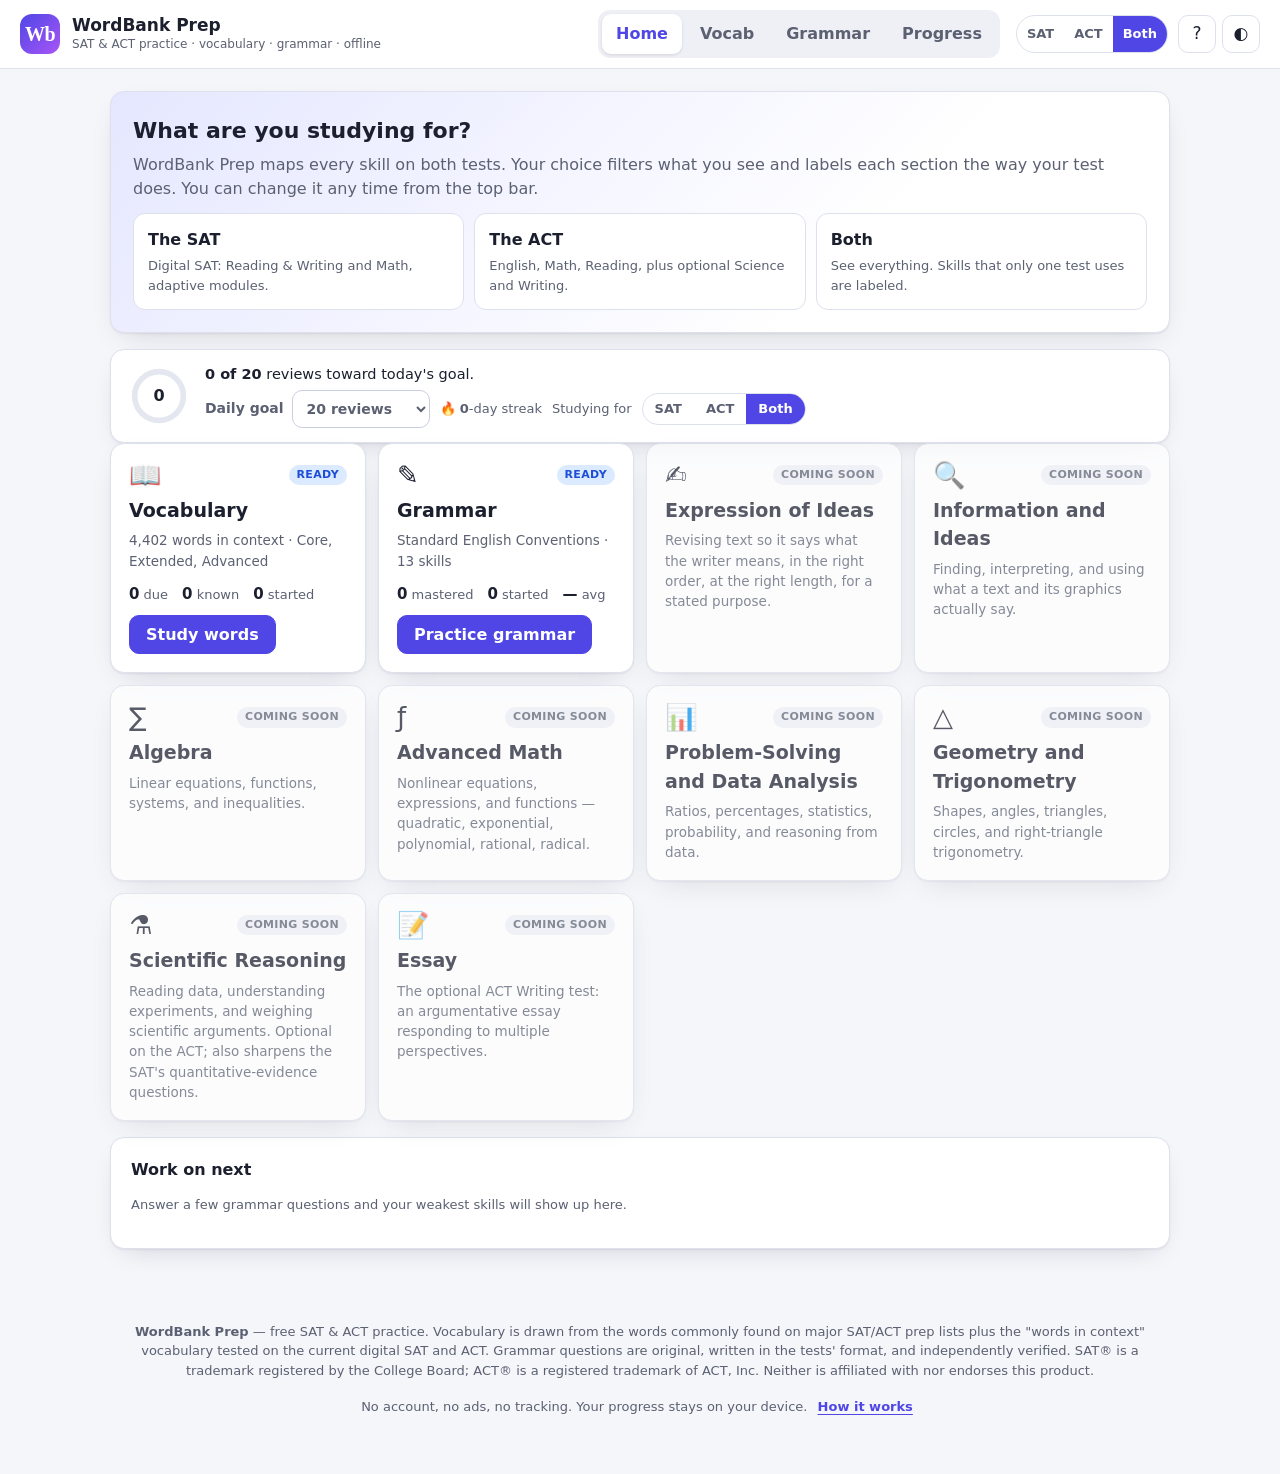
==== commit 348f51f6: "Platform release: home, SAT/ACT focus, grammar drills, skill mastery" ====
--- a/index.html
+++ b/index.html
@@ -3,21 +3,21 @@
 <head>
 <meta charset="utf-8">
 <meta name="viewport" content="width=device-width, initial-scale=1, viewport-fit=cover">
-<title>WordBank Prep — SAT &amp; ACT Vocabulary</title>
-<meta name="description" content="Study 4,402 SAT and ACT vocabulary words free: spaced-repetition flashcards, quizzes, and a matching game. Installs on your phone and works offline.">
+<title>WordBank Prep — SAT &amp; ACT Practice</title>
+<meta name="description" content="Free SAT and ACT practice: 4,402 vocabulary words with spaced-repetition flashcards, 431 verified grammar questions with worked explanations, quizzes, and a matching game. Installs on your phone and works offline.">
 <link rel="canonical" href="https://corychixson.github.io/wordbank-prep/">
 <meta name="theme-color" content="#ffffff" id="themeColor">
 <meta name="color-scheme" content="light dark">
 <meta property="og:type" content="website">
-<meta property="og:title" content="WordBank Prep — SAT &amp; ACT Vocabulary">
-<meta property="og:description" content="4,402 SAT and ACT vocabulary words with definitions, example sentences, and synonyms. Flashcards, quizzes, and a matching game. Free, installs on your phone, works offline.">
+<meta property="og:title" content="WordBank Prep — SAT &amp; ACT Practice">
+<meta property="og:description" content="4,402 vocabulary words and 431 verified grammar questions with worked explanations. Spaced-repetition flashcards, skill drills, quizzes. Free, installs on your phone, works offline.">
 <meta property="og:url" content="https://corychixson.github.io/wordbank-prep/">
 <meta property="og:image" content="https://corychixson.github.io/wordbank-prep/og-image.png">
 <meta property="og:image:width" content="1200">
 <meta property="og:image:height" content="630">
 <meta name="twitter:card" content="summary_large_image">
-<meta name="twitter:title" content="WordBank Prep — SAT &amp; ACT Vocabulary">
-<meta name="twitter:description" content="4,402 words, flashcards with spaced repetition, quizzes, and a matching game. Free and works offline.">
+<meta name="twitter:title" content="WordBank Prep — SAT &amp; ACT Practice">
+<meta name="twitter:description" content="4,402 words, 431 verified grammar questions, spaced repetition, quizzes. Free and works offline.">
 <meta name="twitter:image" content="https://corychixson.github.io/wordbank-prep/og-image.png">
 <link rel="manifest" href="manifest.webmanifest">
 <link rel="icon" href="favicon.ico" sizes="any">
@@ -28,120 +28,58 @@
 <meta name="apple-mobile-web-app-title" content="WordBank">
 <meta name="mobile-web-app-capable" content="yes">
 <meta name="format-detection" content="telephone=no">
-<link rel="stylesheet" href="app.css?v=ce16ed5298">
-<script defer src="app.js?v=ce16ed5298"></script>
+<link rel="stylesheet" href="app.css?v=53917fcc3f">
+<script defer src="app.js?v=53917fcc3f"></script>
 <script type="application/ld+json">
-{"@context":"https://schema.org","@type":"WebApplication","name":"WordBank Prep","url":"https://corychixson.github.io/wordbank-prep/","applicationCategory":"EducationalApplication","operatingSystem":"Any","offers":{"@type":"Offer","price":"0","priceCurrency":"USD"},"description":"4,402 SAT and ACT vocabulary words with spaced-repetition flashcards, quizzes, and a matching game."}
+{"@context":"https://schema.org","@type":"WebApplication","name":"WordBank Prep","url":"https://corychixson.github.io/wordbank-prep/","applicationCategory":"EducationalApplication","operatingSystem":"Any","offers":{"@type":"Offer","price":"0","priceCurrency":"USD"},"description":"SAT and ACT practice: 4,402 vocabulary words with spaced repetition and 431 verified grammar questions with worked explanations."}
 </script>
 </head>
 <body>
-<div id="splash">
-  <div class="splash-inner">
-    <div class="splash-logo">Wb</div>
-    <h1>WordBank Prep</h1>
-    <p>SAT &amp; ACT vocabulary</p>
-    <div class="splash-dots"><i></i><i></i><i></i></div>
-  </div>
-</div>
-
+<div id="splash"><div class="splash-inner"><div class="splash-logo">Wb</div><h1>WordBank Prep</h1><p>SAT &amp; ACT practice</p><div class="splash-dots"><i></i><i></i><i></i></div></div></div>
 <a class="skip" href="#main">Skip to content</a>
 
 <div class="statusbars">
-  <div class="statusbar offline" id="offlineBar" hidden>You're offline — everything still works, and your progress is saved on this device.</div>
+  <div class="statusbar offline" id="offlineBar" hidden>You're offline — everything you've opened still works, and your progress is saved on this device.</div>
   <div class="statusbar update" id="updateBar" hidden>A new version is ready. <button class="linkbtn" id="updateBtn">Refresh now</button></div>
 </div>
 
 <header class="topbar">
   <div class="brand">
     <div class="logo" aria-hidden="true">Wb</div>
-    <div>
-      <h1>WordBank Prep</h1>
-      <p class="sub"><span id="brandCount">4,400+</span> SAT &amp; ACT words · flashcards · quizzes · offline</p>
-    </div>
+    <div><h1>WordBank Prep</h1><p class="sub">SAT &amp; ACT practice · vocabulary · grammar · offline</p></div>
   </div>
-  <nav class="tabs" role="tablist" aria-label="Study modes">
-    <button class="tab active" role="tab" data-view="flashcards" aria-selected="true">Flashcards</button>
-    <button class="tab" role="tab" data-view="quiz" aria-selected="false">Quiz</button>
-    <button class="tab" role="tab" data-view="match" aria-selected="false">Match</button>
-    <button class="tab" role="tab" data-view="list" aria-selected="false">Word List</button>
+  <nav class="tabs" role="tablist" aria-label="Sections">
+    <button class="tab active" role="tab" data-view="home" aria-selected="true">Home</button>
+    <button class="tab" role="tab" data-view="vocab" aria-selected="false">Vocab</button>
+    <button class="tab" role="tab" data-view="grammar" aria-selected="false">Grammar</button>
     <button class="tab" role="tab" data-view="progress" aria-selected="false">Progress</button>
   </nav>
   <div class="topbar-actions">
+    <div class="seg focus-seg" role="group" aria-label="Studying for"><button data-focus="sat">SAT</button><button data-focus="act">ACT</button><button data-focus="both" class="on">Both</button></div>
     <button class="btn sm install" id="installBtn" hidden>⤓ Install app</button>
-    <button class="iconbtn" id="helpBtn" aria-label="Help and keyboard shortcuts" title="Help">?</button>
+    <button class="iconbtn" id="helpBtn" aria-label="Help" title="Help">?</button>
     <button class="iconbtn" id="themeToggle" aria-label="Toggle dark mode" title="Toggle dark mode">◐</button>
   </div>
 </header>
 
-<section class="filterbar" aria-label="Word filters" id="filterbar">
-  <button class="chip ftoggle" id="filterToggle" aria-expanded="false" aria-controls="filterbar">Filters ▾</button>
-  <div class="fgroup" id="tierChips">
-    <span class="flabel">Tier</span>
-    <button class="chip t1 on" data-tier="1" aria-pressed="true">Core <span class="n" data-count="t1"></span></button>
-    <button class="chip t2 on" data-tier="2" aria-pressed="true">Extended <span class="n" data-count="t2"></span></button>
-    <button class="chip t3 on" data-tier="3" aria-pressed="true">Advanced <span class="n" data-count="t3"></span></button>
-  </div>
-  <div class="fgroup">
-    <span class="flabel">Test</span>
-    <div class="seg" id="testSeg" role="group" aria-label="Test focus">
-      <button data-test="both" class="on">SAT &amp; ACT</button>
-      <button data-test="sat">SAT</button>
-      <button data-test="act">ACT</button>
-    </div>
-  </div>
-  <div class="fgroup popwrap">
-    <button class="chip" id="letterBtn" aria-haspopup="true" aria-expanded="false">Letters: <span id="letterLbl">All</span> ▾</button>
-    <div class="popover" id="letterPop" hidden>
-      <div class="row" id="letterRow"></div>
-      <div class="row"><button class="btn sm" data-letters="all">All</button><button class="btn sm" data-letters="none">None</button><span class="muted small">Tip: pick a few letters to study in alphabetical chunks.</span></div>
-    </div>
-  </div>
-  <div class="fgroup popwrap">
-    <button class="chip" id="moreBtn" aria-haspopup="true" aria-expanded="false">More ▾</button>
-    <div class="popover" id="morePop" hidden>
-      <div class="poptitle">Part of speech</div>
-      <div class="row" id="posRow">
-        <button class="chip on" data-pos="adj" aria-pressed="true">Adjectives</button>
-        <button class="chip on" data-pos="n" aria-pressed="true">Nouns</button>
-        <button class="chip on" data-pos="v" aria-pressed="true">Verbs</button>
-        <button class="chip on" data-pos="other" aria-pressed="true">Other</button>
-      </div>
-      <div class="poptitle">Your progress</div>
-      <div class="row" id="statusRow">
-        <button class="chip on" data-status="new" aria-pressed="true">New</button>
-        <button class="chip on" data-status="learning" aria-pressed="true">Learning</button>
-        <button class="chip on" data-status="known" aria-pressed="true">Known</button>
-        <button class="chip on" data-status="mastered" aria-pressed="true">Mastered</button>
-      </div>
-    </div>
-  </div>
-  <div class="fcount"><b id="filterCount">0</b> words · <button class="linkbtn" id="resetFilters">Reset filters</button></div>
-</section>
-
 <main id="main">
 
-  <!-- ================= FLASHCARDS ================= -->
-  <section id="view-flashcards" class="view active" role="tabpanel">
-    <div class="welcome" id="welcome">
-      <h2>Welcome! Where would you like to start?</h2>
-      <p>WordBank Prep holds every word a student is likely to meet on the major SAT and ACT vocabulary lists, sorted into three priority tiers. Pick a starting point — you can change it any time.</p>
+  <!-- ================= HOME ================= -->
+  <section id="view-home" class="view active" role="tabpanel">
+    <div class="welcome" id="onboard">
+      <h2>What are you studying for?</h2>
+      <p>WordBank Prep maps every skill on both tests. Your choice filters what you see and labels each section the way your test does. You can change it any time from the top bar.</p>
       <div class="startgrid">
-        <button class="startcard" data-start="1"><b>Start with Core</b><span><span data-count="t1"></span> highest-frequency words tested again and again on the SAT &amp; ACT. Master these first.</span></button>
-        <button class="startcard" data-start="12"><b>Core + Extended</b><span><span data-count="t12"></span> words — the full set found on standard SAT/ACT prep lists.</span></button>
-        <button class="startcard" data-start="123"><b>Everything</b><span><span data-count="all"></span> words including advanced vocabulary for students aiming for top scores.</span></button>
+        <button class="startcard" data-focus="sat"><b>The SAT</b><span>Digital SAT: Reading &amp; Writing and Math, adaptive modules.</span></button>
+        <button class="startcard" data-focus="act"><b>The ACT</b><span>English, Math, Reading, plus optional Science and Writing.</span></button>
+        <button class="startcard" data-focus="both"><b>Both</b><span>See everything. Skills that only one test uses are labeled.</span></button>
       </div>
     </div>
 
     <div class="panel install-card" id="installCard" hidden>
       <div class="row between">
-        <div>
-          <h2>Put WordBank on your home screen</h2>
-          <p class="lead">Install it once and it opens full-screen with its own icon — and keeps working with no internet, so you can study on the bus.</p>
-        </div>
-        <div class="row">
-          <button class="btn primary" id="installCardBtn">Install app</button>
-          <button class="btn ghost sm" id="installDismiss">Not now</button>
-        </div>
+        <div><h2>Put WordBank on your home screen</h2><p class="lead">Install it once and it opens full-screen with its own icon — and keeps working with no internet, so you can study on the bus.</p></div>
+        <div class="row"><button class="btn primary" id="installCardBtn">Install app</button><button class="btn ghost sm" id="installDismiss">Not now</button></div>
       </div>
     </div>
 
@@ -150,286 +88,220 @@
         <div class="goalring" id="goalRing"></div>
         <div class="grow">
           <div id="goalLabel" class="goaltext"></div>
-          <label class="opt small">Daily goal
-            <select class="sel sm" id="goalSel">
-              <option value="10">10 reviews</option>
-              <option value="20">20 reviews</option>
-              <option value="30">30 reviews</option>
-              <option value="50">50 reviews</option>
-              <option value="100">100 reviews</option>
-            </select>
-          </label>
-        </div>
-      </div>
-    </div>
-
-    <div class="panel fc-setup" id="fcSetup">
-      <h2>Flashcards</h2>
-      <p class="lead">Flip the card, then rate how well you knew it. Words you miss come back sooner; words you know come back later (spaced repetition).</p>
-      <div class="row">
-        <label class="opt">Deck
-          <select class="sel" id="fcDeck">
-            <option value="smart">Smart review (due words + new words)</option>
-            <option value="new">New words only</option>
-            <option value="due">Due for review</option>
-            <option value="missed">Words I've missed</option>
-            <option value="all">Everything selected (shuffled)</option>
-          </select>
-        </label>
-        <label class="opt">Session size
-          <select class="sel" id="fcSize">
-            <option value="10">10 cards</option>
-            <option value="20" selected>20 cards</option>
-            <option value="30">30 cards</option>
-            <option value="50">50 cards</option>
-            <option value="100">100 cards</option>
-            <option value="all">All</option>
-          </select>
-        </label>
-        <label class="opt">Front of card
-          <select class="sel" id="fcFront">
-            <option value="word">Word</option>
-            <option value="def">Definition</option>
-            <option value="ex">Example sentence</option>
-          </select>
-        </label>
-        <button class="btn primary lg" id="fcStart">Start session</button>
-      </div>
-      <div class="deckinfo" id="fcDeckInfo"></div>
-    </div>
-
-    <div class="fc-stage" id="fcStage" hidden>
-      <div class="fc-progress">
-        <span id="fcCounter">1 / 20</span>
-        <div class="pbar"><div id="fcBar"></div></div>
-        <span id="fcQueueInfo"></span>
-        <button class="btn sm ghost" id="fcEnd">End session</button>
-      </div>
-      <div class="cardwrap">
-        <div class="card" id="fcCard" tabindex="0" role="button" aria-label="Flashcard. Press space or click to flip. Swipe right if you knew it, left if you missed it.">
-          <div class="swipe-tint" id="swipeHint"></div>
-          <div class="card-inner">
-            <div class="card-face front" id="fcFrontFace"></div>
-            <div class="card-face back" id="fcBackFace"></div>
+          <div class="row"><label class="opt small">Daily goal
+            <select class="sel sm" id="goalSel"><option value="10">10 reviews</option><option value="20">20 reviews</option><option value="30">30 reviews</option><option value="50">50 reviews</option><option value="100">100 reviews</option></select>
+          </label><span class="small muted" id="homeStreak"></span><span class="small muted">Studying for</span><div class="seg focus-seg-home" role="group" aria-label="Studying for"><button data-focus="sat">SAT</button><button data-focus="act">ACT</button><button data-focus="both" class="on">Both</button></div></div>
+        </div>
+      </div>
+    </div>
+
+    <div class="dgrid" id="domainGrid"></div>
+    <div class="panel" id="homeWeak"></div>
+  </section>
+
+  <!-- ================= VOCAB ================= -->
+  <section id="view-vocab" class="view" role="tabpanel">
+    <nav class="subtabs" aria-label="Vocabulary modes">
+      <button class="vtab active" data-sub="flashcards">Flashcards</button>
+      <button class="vtab" data-sub="quiz">Quiz</button>
+      <button class="vtab" data-sub="match">Match</button>
+      <button class="vtab" data-sub="list">Word list</button>
+    </nav>
+
+    <section class="filterbar" aria-label="Word filters" id="filterbar">
+      <button class="chip ftoggle" id="filterToggle" aria-expanded="false" aria-controls="filterbar">Filters ▾</button>
+      <div class="fgroup" id="tierChips">
+        <span class="flabel">Tier</span>
+        <button class="chip t1 on" data-tier="1" aria-pressed="true">Core <span class="n" data-count="t1"></span></button>
+        <button class="chip t2 on" data-tier="2" aria-pressed="true">Extended <span class="n" data-count="t2"></span></button>
+        <button class="chip t3 on" data-tier="3" aria-pressed="true">Advanced <span class="n" data-count="t3"></span></button>
+      </div>
+      <div class="fgroup popwrap">
+        <button class="chip" id="letterBtn" aria-haspopup="true" aria-expanded="false">Letters: <span id="letterLbl">All</span> ▾</button>
+        <div class="popover" id="letterPop" hidden>
+          <div class="row" id="letterRow"></div>
+          <div class="row"><button class="btn sm" data-letters="all">All</button><button class="btn sm" data-letters="none">None</button><span class="muted small">Tip: pick a few letters to study in alphabetical chunks.</span></div>
+        </div>
+      </div>
+      <div class="fgroup popwrap">
+        <button class="chip" id="moreBtn" aria-haspopup="true" aria-expanded="false">More ▾</button>
+        <div class="popover" id="morePop" hidden>
+          <div class="poptitle">Part of speech</div>
+          <div class="row" id="posRow"><button class="chip on" data-pos="adj" aria-pressed="true">Adjectives</button><button class="chip on" data-pos="n" aria-pressed="true">Nouns</button><button class="chip on" data-pos="v" aria-pressed="true">Verbs</button><button class="chip on" data-pos="other" aria-pressed="true">Other</button></div>
+          <div class="poptitle">Your progress</div>
+          <div class="row" id="statusRow"><button class="chip on" data-status="new" aria-pressed="true">New</button><button class="chip on" data-status="learning" aria-pressed="true">Learning</button><button class="chip on" data-status="known" aria-pressed="true">Known</button><button class="chip on" data-status="mastered" aria-pressed="true">Mastered</button></div>
+        </div>
+      </div>
+      <div class="fcount"><b id="filterCount">0</b> words for <span id="focusLbl">SAT &amp; ACT</span> · <button class="linkbtn" id="resetFilters">Reset filters</button></div>
+    </section>
+
+    <!-- flashcards -->
+    <div class="vsub active" id="vsub-flashcards">
+      <div class="welcome" id="welcome">
+        <h2>Where would you like to start?</h2>
+        <p>Every word a student is likely to meet on the major SAT and ACT vocabulary lists, sorted into three priority tiers. Pick a starting point — you can change it any time in the filter bar.</p>
+        <div class="startgrid">
+          <button class="startcard" data-start="1"><b>Start with Core</b><span><span data-count="t1"></span> highest-frequency words tested again and again. Master these first.</span></button>
+          <button class="startcard" data-start="12"><b>Core + Extended</b><span><span data-count="t12"></span> words — the full set found on standard prep lists.</span></button>
+          <button class="startcard" data-start="123"><b>Everything</b><span><span data-count="all"></span> words including advanced vocabulary for top scorers.</span></button>
+        </div>
+      </div>
+      <div class="panel fc-setup" id="fcSetup">
+        <h2>Flashcards</h2>
+        <p class="lead">Flip the card, then rate how well you knew it. Words you miss come back sooner; words you know come back later.</p>
+        <div class="row">
+          <label class="opt">Deck<select class="sel" id="fcDeck"><option value="smart">Smart review (due words + new words)</option><option value="new">New words only</option><option value="due">Due for review</option><option value="missed">Words I've missed</option><option value="all">Everything selected (shuffled)</option></select></label>
+          <label class="opt">Session size<select class="sel" id="fcSize"><option value="10">10 cards</option><option value="20" selected>20 cards</option><option value="30">30 cards</option><option value="50">50 cards</option><option value="100">100 cards</option><option value="all">All</option></select></label>
+          <label class="opt">Front of card<select class="sel" id="fcFront"><option value="word">Word</option><option value="def">Definition</option><option value="ex">Example sentence</option></select></label>
+          <button class="btn primary lg" id="fcStart">Start session</button>
+        </div>
+        <div class="deckinfo" id="fcDeckInfo"></div>
+      </div>
+      <div class="fc-stage" id="fcStage" hidden>
+        <div class="fc-progress"><span id="fcCounter">1 / 20</span><div class="pbar"><div id="fcBar"></div></div><span id="fcQueueInfo"></span><button class="btn sm ghost" id="fcEnd">End session</button></div>
+        <div class="cardwrap">
+          <div class="card" id="fcCard" tabindex="0" role="button" aria-label="Flashcard. Press space or click to flip. Swipe right if you knew it, left if you missed it.">
+            <div class="swipe-tint" id="swipeHint"></div>
+            <div class="card-inner"><div class="card-face front" id="fcFrontFace"></div><div class="card-face back" id="fcBackFace"></div></div>
           </div>
         </div>
-      </div>
-      <div class="fc-actions">
-        <button class="rate again" id="rateAgain">Missed it <kbd>1</kbd></button>
-        <button class="rate hard" id="rateHard">Hard <kbd>2</kbd></button>
-        <button class="rate good" id="rateGood">Got it <kbd>3</kbd></button>
-      </div>
-      <div class="fc-secondary">
-        <button class="btn sm ghost" id="fcFlip">Flip <kbd>Space</kbd></button>
-        <button class="btn sm ghost" id="fcUndo">Undo</button>
-        <button class="btn sm ghost" id="fcSkip">Skip</button>
-        <label class="opt"><input type="checkbox" id="fcAuto"> Auto-flip after 3s</label>
-      </div>
-      <p class="swipetip">Tap the card to flip · swipe <b>right</b> if you knew it, <b>left</b> if you missed it</p>
-    </div>
-
-    <div class="panel fc-summary" id="fcSummary" hidden>
-      <h2>Session complete</h2>
-      <p class="lead" id="fcSummaryLead"></p>
-      <div class="stats" id="fcStats"></div>
-      <div id="fcMissed"></div>
-      <div class="row">
-        <button class="btn primary" id="fcAgain">Start another session</button>
-        <button class="btn" id="fcReviewMissed">Review the words I missed</button>
+        <div class="fc-actions"><button class="rate again" id="rateAgain">Missed it <kbd>1</kbd></button><button class="rate hard" id="rateHard">Hard <kbd>2</kbd></button><button class="rate good" id="rateGood">Got it <kbd>3</kbd></button></div>
+        <div class="fc-secondary"><button class="btn sm ghost" id="fcFlip">Flip <kbd>Space</kbd></button><button class="btn sm ghost" id="fcUndo">Undo</button><button class="btn sm ghost" id="fcSkip">Skip</button><label class="opt"><input type="checkbox" id="fcAuto"> Auto-flip after 3s</label></div>
+        <p class="swipetip">Tap the card to flip · swipe <b>right</b> if you knew it, <b>left</b> if you missed it</p>
+      </div>
+      <div class="panel fc-summary" id="fcSummary" hidden>
+        <h2>Session complete</h2><p class="lead" id="fcSummaryLead"></p><div class="stats" id="fcStats"></div><div id="fcMissed"></div>
+        <div class="row"><button class="btn primary" id="fcAgain">Start another session</button><button class="btn" id="fcReviewMissed">Review the words I missed</button></div>
+      </div>
+    </div>
+
+    <!-- quiz -->
+    <div class="vsub" id="vsub-quiz">
+      <div class="panel" id="qSetup">
+        <h2>Vocabulary quiz</h2>
+        <p class="lead">Pick the word that fits a sentence, or match words and meanings. Answers you miss are flagged for review in Flashcards.</p>
+        <div class="row">
+          <label class="opt">Question type<select class="sel" id="qType"><option value="mixed">Mixed</option><option value="blank">Fill in the blank (sentence)</option><option value="d2w">Definition → word</option><option value="w2d">Word → definition</option></select></label>
+          <label class="opt">Questions<select class="sel" id="qCount"><option value="10" selected>10</option><option value="20">20</option><option value="30">30</option><option value="50">50</option></select></label>
+          <label class="opt">Words<select class="sel" id="qPool"><option value="filtered">All selected words</option><option value="studied">Words I've studied</option><option value="missed">Words I've missed</option></select></label>
+          <button class="btn primary lg" id="qStart">Start quiz</button>
+        </div>
+        <div class="deckinfo" id="qInfo"></div>
+        <hr class="sep">
+        <div class="row between challenge-row">
+          <div><h3 class="ch-h">Challenge a friend</h3><p class="lead" style="margin:0">You take the quiz first, then send a link. Your friend gets the <b>exact same questions</b> and sees who won. No account needed — it works over text or AirDrop.</p></div>
+          <button class="btn primary" id="chStart">Create a challenge</button>
+        </div>
+      </div>
+      <div class="panel" id="qStage" hidden>
+        <div class="q-head"><span id="qProgress">Question 1 of 10</span><span class="score" id="qScore">Score: 0</span><button class="btn sm ghost" id="qQuit">Quit</button></div>
+        <div class="q-type" id="qTypeLbl"></div><div class="q-prompt" id="qPrompt"></div><div class="opts" id="qOpts"></div><div id="qFeedback" hidden></div>
+        <div class="row" style="margin-top:14px;justify-content:flex-end"><button class="btn primary" id="qNext" hidden>Next <kbd>Enter</kbd></button></div>
+      </div>
+      <div class="panel" id="qSummary" hidden>
+        <h2>Quiz results</h2><div class="bigscore" id="qBig"></div><p class="lead" id="qSummaryLead"></p><div id="qMissedWrap"></div>
+        <div class="row" style="margin-top:14px"><button class="btn primary" id="qRetryMissed">Retry missed questions</button><button class="btn" id="qNew">New quiz</button><button class="btn" id="chStartQuiz">Challenge a friend</button></div>
+      </div>
+    </div>
+
+    <!-- match -->
+    <div class="vsub" id="vsub-match">
+      <div class="panel" id="mSetup">
+        <h2>Matching game</h2><p class="lead">Match each word to its definition as fast as you can. Tap a word, then its meaning.</p>
+        <div class="row">
+          <label class="opt">Pairs<select class="sel" id="mPairs"><option value="4">4</option><option value="6" selected>6</option><option value="8">8</option><option value="10">10</option></select></label>
+          <label class="opt">Words<select class="sel" id="mPool"><option value="filtered">All selected words</option><option value="studied">Words I've studied</option><option value="missed">Words I've missed</option></select></label>
+          <button class="btn primary lg" id="mStart">Start game</button>
+        </div>
+        <div class="deckinfo" id="mBest"></div>
+      </div>
+      <div class="panel" id="mStage" hidden>
+        <div class="m-head"><span>⏱ <b id="mTimer">0.0s</b></span><span>Mistakes: <b id="mMistakes">0</b></span><span>Matched: <b id="mMatched">0</b>/<span id="mTotal">6</span></span><button class="btn sm ghost" id="mQuit">Quit</button></div>
+        <div class="m-board"><div class="m-col" id="mWords"></div><div class="m-col" id="mDefs"></div></div>
+      </div>
+      <div class="panel" id="mSummary" hidden>
+        <h2>Nice work!</h2><p class="lead" id="mSummaryLead"></p><div id="mReview"></div>
+        <div class="row" style="margin-top:14px"><button class="btn primary" id="mAgain">Play again</button><button class="btn" id="mBack">Change settings</button></div>
+      </div>
+    </div>
+
+    <!-- list -->
+    <div class="vsub" id="vsub-list">
+      <div class="panel">
+        <div class="row between"><div><h2>Word list</h2><p class="lead" id="listLead">Browse, search, and mark words. Filters above apply here too.</p></div><div class="row"><button class="btn sm" id="exportCsv">Export CSV</button><button class="btn sm" id="printList">Print list</button></div></div>
+        <div class="list-tools">
+          <div class="search"><span class="ico">⌕</span><input class="inp" type="search" id="searchBox" placeholder="Search words, definitions, synonyms…" aria-label="Search words"></div>
+          <label class="opt">Sort<select class="sel" id="sortSel"><option value="az">A → Z</option><option value="tier">Priority (Core first)</option><option value="status">Progress (weakest first)</option><option value="recent">Recently studied</option></select></label>
+          <label class="opt">Per page<select class="sel" id="pageSize"><option value="50">50</option><option value="100" selected>100</option><option value="250">250</option></select></label>
+          <button class="btn sm ghost" id="expandAll">Expand all</button>
+        </div>
+        <div class="wl" id="wordList"></div><div class="pager" id="pager"></div>
       </div>
     </div>
   </section>
 
-  <!-- ================= QUIZ ================= -->
-  <section id="view-quiz" class="view" role="tabpanel">
-    <div class="panel" id="qSetup">
-      <h2>Multiple-choice quiz</h2>
-      <p class="lead">Test yourself the way the SAT and ACT do: pick the word that fits a sentence, or match words and meanings. Answers you miss are flagged for review in Flashcards.</p>
-      <div class="row">
-        <label class="opt">Question type
-          <select class="sel" id="qType">
-            <option value="mixed">Mixed</option>
-            <option value="blank">Fill in the blank (sentence)</option>
-            <option value="d2w">Definition → word</option>
-            <option value="w2d">Word → definition</option>
-          </select>
-        </label>
-        <label class="opt">Questions
-          <select class="sel" id="qCount">
-            <option value="10" selected>10</option>
-            <option value="20">20</option>
-            <option value="30">30</option>
-            <option value="50">50</option>
-          </select>
-        </label>
-        <label class="opt">Words
-          <select class="sel" id="qPool">
-            <option value="filtered">All selected words</option>
-            <option value="studied">Words I've studied</option>
-            <option value="missed">Words I've missed</option>
-          </select>
-        </label>
-        <button class="btn primary lg" id="qStart">Start quiz</button>
-      </div>
-      <div class="deckinfo" id="qInfo"></div>
-      <hr class="sep">
-      <div class="row between challenge-row">
-        <div>
-          <h3 class="ch-h">Challenge a friend</h3>
-          <p class="lead" style="margin:0">You take the quiz first, then send a link. Your friend gets the <b>exact same questions</b> and sees who won. No account needed — it works over text or AirDrop.</p>
-        </div>
-        <button class="btn primary" id="chStart">Create a challenge</button>
-      </div>
-    </div>
-
-    <div class="panel" id="qStage" hidden>
-      <div class="q-head">
-        <span id="qProgress">Question 1 of 10</span>
-        <span class="score" id="qScore">Score: 0</span>
-        <button class="btn sm ghost" id="qQuit">Quit</button>
-      </div>
-      <div class="q-type" id="qTypeLbl"></div>
-      <div class="q-prompt" id="qPrompt"></div>
-      <div class="opts" id="qOpts"></div>
-      <div id="qFeedback" hidden></div>
-      <div class="row" style="margin-top:14px;justify-content:flex-end">
-        <button class="btn primary" id="qNext" hidden>Next <kbd>Enter</kbd></button>
-      </div>
-    </div>
-
-    <div class="panel" id="qSummary" hidden>
-      <h2>Quiz results</h2>
-      <div class="bigscore" id="qBig"></div>
-      <p class="lead" id="qSummaryLead"></p>
-      <div id="qMissedWrap"></div>
-      <div class="row" style="margin-top:14px">
-        <button class="btn primary" id="qRetryMissed">Retry missed questions</button>
-        <button class="btn" id="qNew">New quiz</button>
-        <button class="btn" id="chStartQuiz">Challenge a friend</button>
-      </div>
-    </div>
-  </section>
-
-  <!-- ================= MATCH ================= -->
-  <section id="view-match" class="view" role="tabpanel">
-    <div class="panel" id="mSetup">
-      <h2>Matching game</h2>
-      <p class="lead">Match each word to its definition as fast as you can. Tap a word, then its meaning (or the other way around).</p>
-      <div class="row">
-        <label class="opt">Pairs
-          <select class="sel" id="mPairs">
-            <option value="4">4</option>
-            <option value="6" selected>6</option>
-            <option value="8">8</option>
-            <option value="10">10</option>
-          </select>
-        </label>
-        <label class="opt">Words
-          <select class="sel" id="mPool">
-            <option value="filtered">All selected words</option>
-            <option value="studied">Words I've studied</option>
-            <option value="missed">Words I've missed</option>
-          </select>
-        </label>
-        <button class="btn primary lg" id="mStart">Start game</button>
-      </div>
-      <div class="deckinfo" id="mBest"></div>
-    </div>
-    <div class="panel" id="mStage" hidden>
-      <div class="m-head">
-        <span>⏱ <b id="mTimer">0.0s</b></span>
-        <span>Mistakes: <b id="mMistakes">0</b></span>
-        <span>Matched: <b id="mMatched">0</b>/<span id="mTotal">6</span></span>
-        <button class="btn sm ghost" id="mQuit">Quit</button>
-      </div>
-      <div class="m-board">
-        <div class="m-col" id="mWords"></div>
-        <div class="m-col" id="mDefs"></div>
-      </div>
-    </div>
-    <div class="panel" id="mSummary" hidden>
-      <h2>Nice work!</h2>
-      <p class="lead" id="mSummaryLead"></p>
-      <div id="mReview"></div>
-      <div class="row" style="margin-top:14px">
-        <button class="btn primary" id="mAgain">Play again</button>
-        <button class="btn" id="mBack">Change settings</button>
-      </div>
-    </div>
-  </section>
-
-  <!-- ================= WORD LIST ================= -->
-  <section id="view-list" class="view" role="tabpanel">
-    <div class="panel">
-      <div class="row between">
-        <div><h2>Word list</h2><p class="lead" id="listLead">Browse, search, and mark words. Filters in the bar above apply here too.</p></div>
+  <!-- ================= GRAMMAR ================= -->
+  <section id="view-grammar" class="view" role="tabpanel">
+    <div id="grOverview">
+      <div class="panel">
+        <div class="row between"><div><h2>Grammar — Standard English Conventions</h2><p class="lead" id="grLead"></p></div><span class="badge lv-solid">431 verified questions</span></div>
+        <p class="deckinfo" id="grInfo"></p>
+        <div class="row" style="margin-top:6px"><span class="flabel">Weakest right now</span><span id="grWeak" class="row"></span></div>
+        <hr class="sep">
         <div class="row">
-          <button class="btn sm" id="exportCsv">Export CSV</button>
-          <button class="btn sm" id="printList">Print list</button>
-        </div>
-      </div>
-      <div class="list-tools">
-        <div class="search"><span class="ico">⌕</span><input class="inp" type="search" id="searchBox" placeholder="Search words, definitions, synonyms…" aria-label="Search words"></div>
-        <label class="opt">Sort
-          <select class="sel" id="sortSel">
-            <option value="az">A → Z</option>
-            <option value="tier">Priority (Core first)</option>
-            <option value="status">Progress (weakest first)</option>
-            <option value="recent">Recently studied</option>
-          </select>
-        </label>
-        <label class="opt">Per page
-          <select class="sel" id="pageSize">
-            <option value="50">50</option>
-            <option value="100" selected>100</option>
-            <option value="250">250</option>
-          </select>
-        </label>
-        <button class="btn sm ghost" id="expandAll">Expand all</button>
-      </div>
-      <div class="wl" id="wordList"></div>
-      <div class="pager" id="pager"></div>
+          <label class="opt">Practice<select class="sel" id="drMode"><option value="weakest">My weakest skills</option><option value="mixed">Mixed — all skills</option><option value="skill">One skill</option><option value="missed">Questions I've missed</option></select></label>
+          <label class="opt" id="drSkillWrap" hidden>Skill<select class="sel" id="drSkill"></select></label>
+          <label class="opt">Questions<select class="sel" id="drCount"><option value="5">5</option><option value="10" selected>10</option><option value="15">15</option><option value="20">20</option></select></label>
+          <label class="opt">Difficulty<select class="sel" id="drDiff"><option value="all">Mixed</option><option value="1">Easier</option><option value="23">Medium and harder</option><option value="3">Hardest only</option></select></label>
+          <button class="btn primary lg" id="drStart">Start practice</button>
+        </div>
+      </div>
+      <div class="panel"><h2>Skills</h2><p class="lead">Tap a skill to practice it. Mastery reflects your recent accuracy, weighted toward harder questions.</p><div class="skillgrid" id="grSkills"></div></div>
+    </div>
+
+    <div class="panel" id="drStage" hidden>
+      <div class="q-head"><span id="drProgress">Question 1 of 10</span><span class="score" id="drScore">Score: 0</span><button class="btn sm ghost" id="drQuit">Quit</button></div>
+      <div class="q-type" id="drSkillLbl"></div>
+      <p class="dr-prompt" id="drPrompt"></p>
+      <div class="q-prompt dr-stem" id="drStem"></div>
+      <div class="opts" id="drOpts"></div>
+      <div id="drFeedback" hidden></div>
+      <div class="row" style="margin-top:14px;justify-content:flex-end"><button class="btn primary" id="drNext" hidden>Next <kbd>Enter</kbd></button></div>
+    </div>
+
+    <div class="panel" id="drSummary" hidden>
+      <h2>Practice results</h2><div class="bigscore" id="drBig"></div><p class="lead" id="drSummaryLead"></p>
+      <div id="drBySkill"></div><div id="drMissedWrap"></div>
+      <div class="row" style="margin-top:14px"><button class="btn primary" id="drAgain">Another set</button><button class="btn" id="drRetryMissed">Retry the ones I missed</button><button class="btn ghost" id="drBack">Back to skills</button></div>
     </div>
   </section>
 
   <!-- ================= PROGRESS ================= -->
   <section id="view-progress" class="view" role="tabpanel">
     <div class="panel">
-      <h2>Your progress</h2>
-      <p class="lead" id="storageNote"></p>
+      <h2>Your progress</h2><p class="lead" id="storageNote"></p>
       <div class="pg-grid" id="pgCards"></div>
-      <hr class="sep">
-      <h3 style="margin:0 0 4px">Progress by tier</h3>
-      <div id="pgTiers"></div>
+      <hr class="sep"><h3 style="margin:0 0 4px">Vocabulary by tier</h3><div id="pgTiers"></div>
       <div class="legend"><span><i class="c-mastered"></i>Mastered</span><span><i class="c-known"></i>Known</span><span><i class="c-learning"></i>Learning</span><span><i class="c-new"></i>Not started</span></div>
-      <hr class="sep">
-      <div class="row between">
-        <div class="streak" id="pgStreak"></div>
-        <div id="pgQuiz" class="small muted"></div>
-      </div>
+      <hr class="sep"><div id="pgSkills"></div>
+      <hr class="sep"><div class="row between"><div class="streak" id="pgStreak"></div><div id="pgQuiz" class="small muted"></div></div>
       <div id="pgPlan" class="notice info" style="margin-top:14px"></div>
       <hr class="sep">
-      <div class="row">
-        <button class="btn" id="exportProgress">Back up progress (JSON)</button>
-        <label class="btn" for="importProgress">Restore from backup</label>
-        <input type="file" id="importProgress" accept="application/json" hidden>
-        <button class="btn danger" id="resetProgress">Reset all progress</button>
-      </div>
+      <div class="row"><button class="btn" id="exportProgress">Back up progress (JSON)</button><label class="btn" for="importProgress">Restore from backup</label><input type="file" id="importProgress" accept="application/json" hidden><button class="btn danger" id="resetProgress">Reset all progress</button></div>
       <p class="small muted" style="margin-top:10px">Progress lives on this device only — nothing is uploaded and no account is needed. Use <b>Back up</b> to move it to another phone or computer.</p>
     </div>
   </section>
 </main>
 
-<nav class="bnav" aria-label="Study modes">
-  <button class="bnav-btn active" data-view="flashcards"><svg viewBox="0 0 24 24" aria-hidden="true"><rect x="3" y="6" width="14" height="12" rx="2"/><path d="M7 3h12a2 2 0 0 1 2 2v11"/></svg><span>Cards</span></button>
-  <button class="bnav-btn" data-view="quiz"><svg viewBox="0 0 24 24" aria-hidden="true"><circle cx="12" cy="12" r="9"/><path d="M9.2 9.3a3 3 0 0 1 5.6 1.2c0 2-2.8 2.4-2.8 4"/><circle cx="12" cy="17.4" r=".6" fill="currentColor"/></svg><span>Quiz</span></button>
-  <button class="bnav-btn" data-view="match"><svg viewBox="0 0 24 24" aria-hidden="true"><rect x="3" y="3" width="7.5" height="7.5" rx="1.6"/><rect x="13.5" y="3" width="7.5" height="7.5" rx="1.6"/><rect x="3" y="13.5" width="7.5" height="7.5" rx="1.6"/><rect x="13.5" y="13.5" width="7.5" height="7.5" rx="1.6"/></svg><span>Match</span></button>
-  <button class="bnav-btn" data-view="list"><svg viewBox="0 0 24 24" aria-hidden="true"><path d="M8 6h13M8 12h13M8 18h13M3.5 6h.01M3.5 12h.01M3.5 18h.01"/></svg><span>Words</span></button>
+<nav class="bnav" aria-label="Sections">
+  <button class="bnav-btn active" data-view="home"><svg viewBox="0 0 24 24" aria-hidden="true"><path d="M3 11.5 12 4l9 7.5"/><path d="M5.5 10.5V20h13v-9.5"/><path d="M10 20v-5h4v5"/></svg><span>Home</span></button>
+  <button class="bnav-btn" data-view="vocab"><svg viewBox="0 0 24 24" aria-hidden="true"><rect x="3" y="6" width="14" height="12" rx="2"/><path d="M7 3h12a2 2 0 0 1 2 2v11"/></svg><span>Vocab</span></button>
+  <button class="bnav-btn" data-view="grammar"><svg viewBox="0 0 24 24" aria-hidden="true"><path d="M4 20h16"/><path d="m6 16 9.5-9.5a2.1 2.1 0 0 1 3 3L9 19H6z"/></svg><span>Grammar</span></button>
   <button class="bnav-btn" data-view="progress"><svg viewBox="0 0 24 24" aria-hidden="true"><path d="M4 19V10M10 19V5M16 19v-6M22 19H2"/></svg><span>Progress</span></button>
 </nav>
 
 <footer>
-  <p><b>WordBank Prep</b> — free SAT &amp; ACT vocabulary practice. Words are drawn from the vocabulary commonly found on major SAT/ACT prep lists (Barron's, Kaplan, Princeton Review, Direct Hits, and others) plus the "words in context" vocabulary tested on the current digital SAT and ACT. Tiers: <b>Core</b> = highest-frequency words to master first · <b>Extended</b> = words found on standard prep lists · <b>Advanced</b> = challenging words for top scorers. Words tagged <em>SAT-only</em> are classic hard SAT-list words less likely to matter on the ACT.</p>
+  <p><b>WordBank Prep</b> — free SAT &amp; ACT practice. Vocabulary is drawn from the words commonly found on major SAT/ACT prep lists plus the "words in context" vocabulary tested on the current digital SAT and ACT. Grammar questions are original, written in the tests' format, and independently verified. SAT® is a trademark registered by the College Board; ACT® is a registered trademark of ACT, Inc. Neither is affiliated with nor endorses this product.</p>
   <p>No account, no ads, no tracking. Your progress stays on your device. <button class="linkbtn" id="footerHelp">How it works</button></p>
 </footer>
 
--- a/app.css
+++ b/app.css
@@ -414,3 +414,65 @@
 
 .ch-box .row{flex-wrap:nowrap}
 @media(max-width:400px){ .ch-box .row .btn{font-size:14px} }
+
+/* ============================================================
+   Platform additions: sub-tabs, focus selector, home cards,
+   skill mastery, drills
+   ============================================================ */
+.vsub{display:none}
+.vsub.active{display:block}
+.subtabs{display:flex;gap:4px;background:var(--surface-2);padding:4px;border-radius:12px;margin-bottom:12px;overflow-x:auto}
+.vtab{flex:1;border:0;background:transparent;padding:8px 10px;border-radius:9px;font-weight:600;color:var(--muted);white-space:nowrap}
+.vtab.active{background:var(--surface);color:var(--primary);box-shadow:0 1px 3px rgba(0,0,0,.12)}
+.filterbar{border:1px solid var(--border);border-radius:12px;margin-bottom:14px}
+.focus-seg button{padding:6px 10px}
+.topbar-actions .focus-seg{margin-right:4px}
+.dgrid{display:grid;grid-template-columns:repeat(auto-fit,minmax(240px,1fr));gap:12px;margin-bottom:16px}
+.dcard{background:var(--surface);border:1px solid var(--border);border-radius:var(--radius);box-shadow:var(--shadow);padding:18px;display:flex;flex-direction:column;gap:6px}
+.dcard.ready{cursor:pointer}
+.dcard.ready:hover{border-color:var(--primary)}
+.dcard.soon{opacity:.72}
+.dcard h3{margin:2px 0 0;font-size:19px}
+.dcard p{margin:0;font-size:13.5px}
+.dcard-top{display:flex;justify-content:space-between;align-items:center}
+.dicon{font-size:26px;line-height:1}
+.dstats{display:flex;gap:14px;font-size:13px;color:var(--muted);margin:6px 0 4px}
+.dstats b{color:var(--text);font-size:15px}
+.dcard .btn{align-self:flex-start;margin-top:auto}
+.skillgrid{display:grid;grid-template-columns:repeat(auto-fill,minmax(260px,1fr));gap:12px 18px;margin-top:8px}
+.skillrow{padding:6px 0}
+.skillrow-head{display:flex;justify-content:space-between;align-items:center;gap:8px;margin-bottom:5px}
+.skillname{font-weight:600;font-size:14.5px}
+.skillbar{height:8px;background:var(--surface-3);border-radius:99px;overflow:hidden}
+.skillbar i{display:block;height:100%;border-radius:99px;background:var(--primary);transition:width .4s}
+.skillbar i.lv-mastered{background:var(--success)} .skillbar i.lv-solid{background:var(--tier2)} .skillbar i.lv-needs-work{background:var(--danger)} .skillbar i.lv-learning{background:var(--warn)}
+.skillmeta{font-size:12.5px;color:var(--muted);margin-top:4px}
+.linkbtn.sm{font-size:12.5px;padding:0 2px}
+.badge.lv-new{background:var(--surface-2);color:var(--muted)} .badge.lv-learning{background:var(--warn-soft);color:var(--warn)} .badge.lv-needs-work{background:var(--danger-soft);color:var(--danger)} .badge.lv-solid{background:var(--tier2-soft);color:var(--tier2)} .badge.lv-mastered{background:var(--success-soft);color:var(--success)}
+.domainblock{margin-top:8px}
+.domainblock h3{margin:6px 0 2px;font-size:16px}
+.dr-prompt{font-size:13.5px;color:var(--muted);margin:10px 0 0;font-weight:600}
+.dr-stem{font-family:var(--serif);font-size:19px;line-height:1.6}
+.dr-stem mark.fill{background:var(--success-soft);color:var(--success);font-weight:700;padding:0 4px;border-radius:5px}
+.feedback .why{margin-top:10px}
+.feedback .why summary{cursor:pointer;font-weight:600;color:var(--text)}
+.feedback .why ul{margin:8px 0 0;padding-left:18px;color:var(--text)}
+.feedback .why li{margin:4px 0}
+.tbl{width:100%;border-collapse:collapse;font-size:14px;margin-top:8px}
+.tbl th,.tbl td{text-align:left;padding:8px 6px;border-bottom:1px solid var(--border)}
+.tbl th{color:var(--muted);font-size:12px;text-transform:uppercase;letter-spacing:.04em}
+details.missed{border-top:1px solid var(--border);padding:10px 0}
+details.missed summary{cursor:pointer;font-family:var(--serif);font-size:16px;line-height:1.5}
+details.missed .exp{margin-top:8px;color:var(--muted);font-size:14px}
+#homeWeak h3{margin:0 0 8px;font-size:16px}
+@media(max-width:820px){
+  .topbar-actions .focus-seg{display:none}
+  .dgrid{grid-template-columns:1fr 1fr}
+  .dcard{padding:14px}
+  .dcard h3{font-size:17px}
+  .dstats{gap:10px;flex-wrap:wrap}
+  .skillgrid{grid-template-columns:1fr}
+  .dr-stem{font-size:17px}
+  .filterbar{border:0;border-radius:0;margin:0 -12px 12px;border-bottom:1px solid var(--border)}
+}
+@media(max-width:480px){ .dgrid{grid-template-columns:1fr} }
